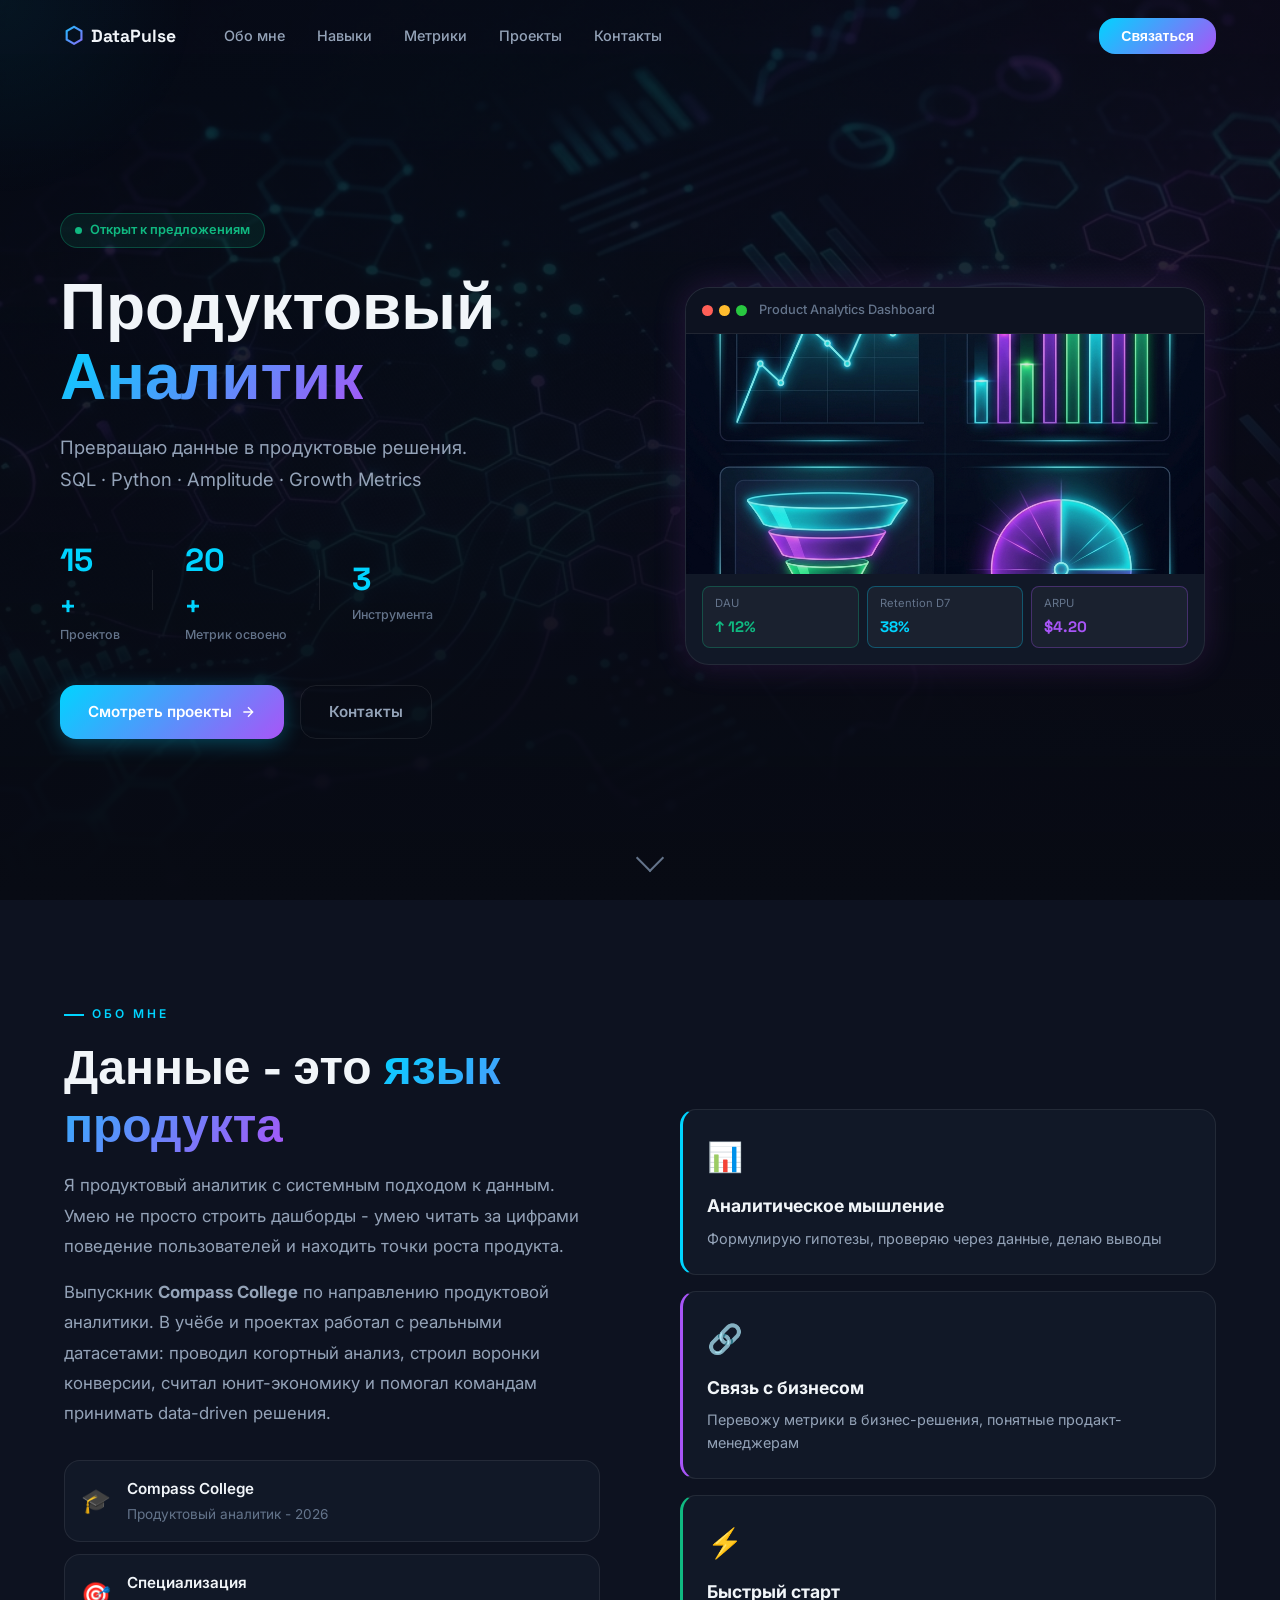
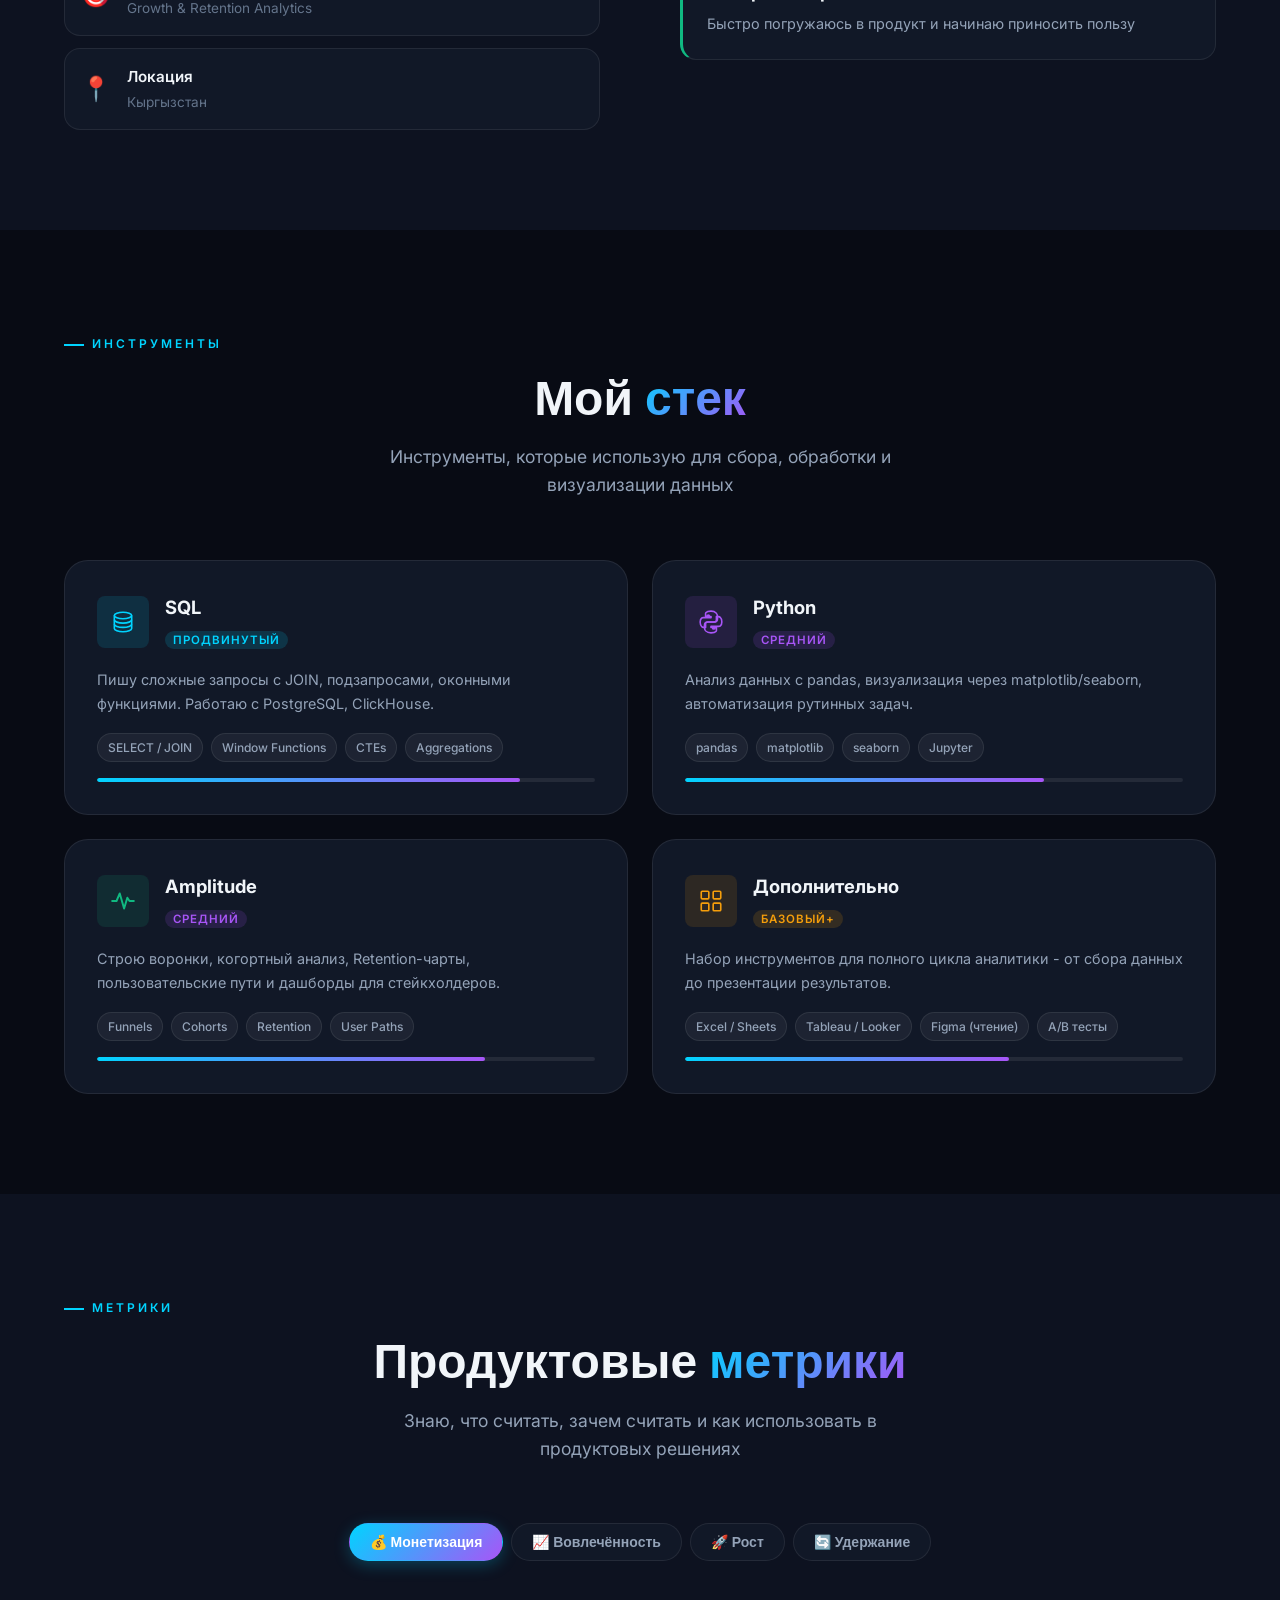
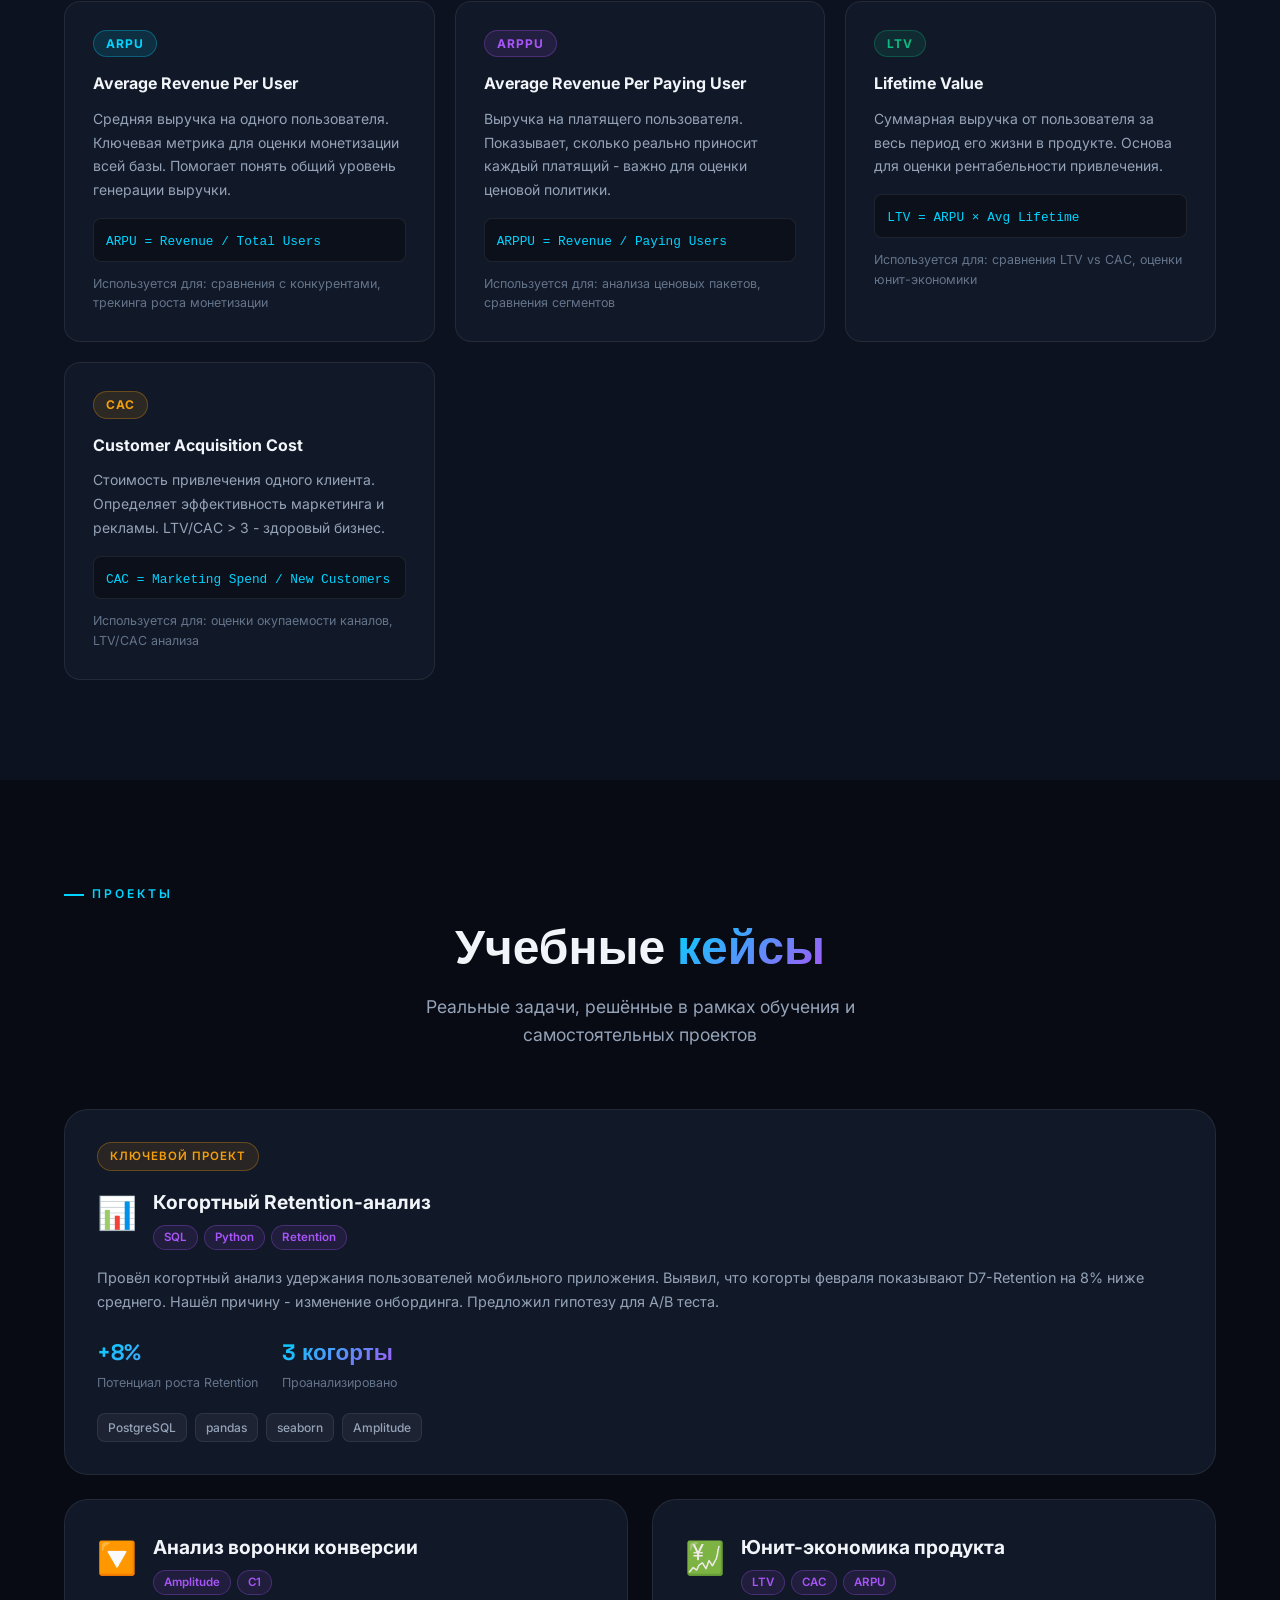
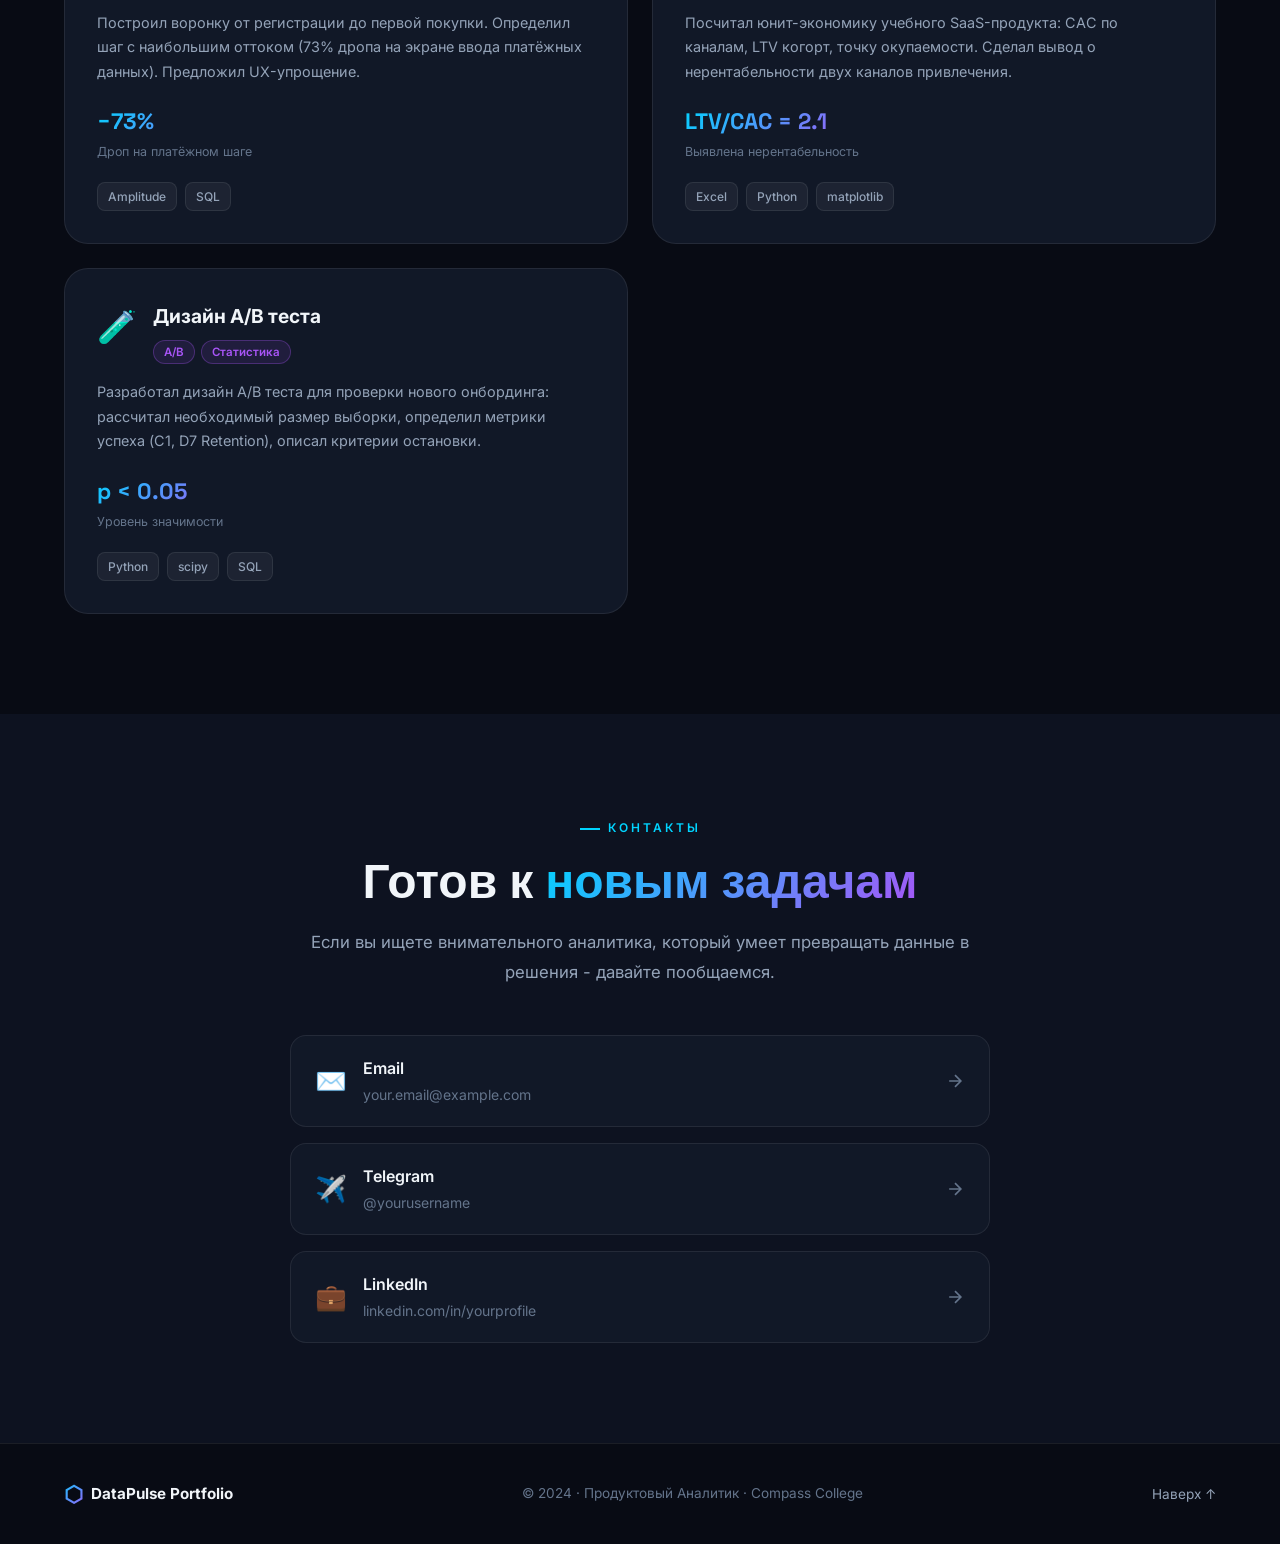
==== index.html @ 6bfbbb72 "Initial commit" ====
<!DOCTYPE html>
<html lang="ru">
<head>
  <meta charset="UTF-8" />
  <meta name="viewport" content="width=device-width, initial-scale=1.0" />
  <title>Портфолио - Продуктовый Аналитик</title>
  <meta name="description" content="Портфолио продуктового аналитика. Опыт работы с SQL, Python, Amplitude. Продуктовые метрики: ARPU, ARPPU, CAC, LTV, Retention, DAU/MAU. Выпускник Compass College." />
  <link rel="preconnect" href="https://fonts.googleapis.com" />
  <link rel="preconnect" href="https://fonts.gstatic.com" crossorigin />
  <link href="https://fonts.googleapis.com/css2?family=Inter:wght@300;400;500;600;700;800;900&family=Space+Grotesk:wght@400;500;600;700&display=swap" rel="stylesheet" />
  <link rel="stylesheet" href="style.css" />
</head>
<body>

  <!-- ── НАВИГАЦИЯ ── -->
  <nav class="navbar" id="navbar">
    <div class="nav-container">
      <a href="#hero" class="nav-logo">
        <span class="logo-icon">⬡</span>
        <span class="logo-text">DataPulse</span>
      </a>
      <ul class="nav-links" id="navLinks">
        <li><a href="#about" class="nav-link">Обо мне</a></li>
        <li><a href="#skills" class="nav-link">Навыки</a></li>
        <li><a href="#metrics" class="nav-link">Метрики</a></li>
        <li><a href="#projects" class="nav-link">Проекты</a></li>
        <li><a href="#contact" class="nav-link">Контакты</a></li>
      </ul>
      <button class="nav-cta" id="navCta" onclick="document.getElementById('contact').scrollIntoView({behavior:'smooth'})">
        Связаться
      </button>
      <button class="burger" id="burger" aria-label="Меню">
        <span></span><span></span><span></span>
      </button>
    </div>
  </nav>

  <!-- ── HERO ── -->
  <section class="hero" id="hero">
    <div class="hero-bg">
      <img src="hero_bg.png" alt="Analytics background" class="hero-bg-img" />
      <div class="hero-overlay"></div>
    </div>
    <div class="hero-particles" id="heroParticles"></div>
    <div class="hero-content">
      <div class="hero-badge">
        <span class="badge-dot"></span>
        <span>Открыт к предложениям</span>
      </div>
      <h1 class="hero-title">
        Продуктовый
        <span class="gradient-text">Аналитик</span>
      </h1>
      <p class="hero-subtitle">
        Превращаю данные в продуктовые решения.<br/>
        SQL · Python · Amplitude · Growth Metrics
      </p>
      <div class="hero-stats">
        <div class="stat-item">
          <span class="stat-num" data-target="15">0</span><span class="stat-suffix">+</span>
          <span class="stat-label">Проектов</span>
        </div>
        <div class="stat-divider"></div>
        <div class="stat-item">
          <span class="stat-num" data-target="20">0</span><span class="stat-suffix">+</span>
          <span class="stat-label">Метрик освоено</span>
        </div>
        <div class="stat-divider"></div>
        <div class="stat-item">
          <span class="stat-num" data-target="3">0</span><span class="stat-suffix"></span>
          <span class="stat-label">Инструмента</span>
        </div>
      </div>
      <div class="hero-buttons">
        <a href="#projects" class="btn btn-primary" id="heroProjectsBtn">
          <span>Смотреть проекты</span>
          <svg width="16" height="16" viewBox="0 0 24 24" fill="none" stroke="currentColor" stroke-width="2"><path d="M5 12h14M12 5l7 7-7 7"/></svg>
        </a>
        <a href="#contact" class="btn btn-ghost" id="heroContactBtn">
          <span>Контакты</span>
        </a>
      </div>
    </div>
    <div class="hero-visual">
      <div class="dashboard-mockup">
        <div class="mockup-header">
          <div class="mockup-dots">
            <span class="dot red"></span>
            <span class="dot yellow"></span>
            <span class="dot green"></span>
          </div>
          <span class="mockup-title">Product Analytics Dashboard</span>
        </div>
        <div class="mockup-body">
          <img src="analytics_dashboard.png" alt="Analytics Dashboard" class="dashboard-img" />
          <div class="mockup-metrics">
            <div class="mini-metric green">
              <span class="mm-label">DAU</span>
              <span class="mm-val">↑ 12%</span>
            </div>
            <div class="mini-metric cyan">
              <span class="mm-label">Retention D7</span>
              <span class="mm-val">38%</span>
            </div>
            <div class="mini-metric purple">
              <span class="mm-label">ARPU</span>
              <span class="mm-val">$4.20</span>
            </div>
          </div>
        </div>
      </div>
    </div>
    <a href="#about" class="scroll-down" aria-label="Прокрутить вниз">
      <span class="scroll-arrow"></span>
    </a>
  </section>

  <!-- ── ОБО МНЕ ── -->
  <section class="about section" id="about">
    <div class="container">
      <div class="section-label">Обо мне</div>
      <div class="about-grid">
        <div class="about-text reveal">
          <h2 class="section-title">Данные - это <span class="gradient-text">язык продукта</span></h2>
          <p class="about-desc">
            Я продуктовый аналитик с системным подходом к данным. Умею не просто строить дашборды - умею читать за цифрами поведение пользователей и находить точки роста продукта.
          </p>
          <p class="about-desc">
            Выпускник <strong>Compass College</strong> по направлению продуктовой аналитики. В учёбе и проектах работал с реальными датасетами: проводил когортный анализ, строил воронки конверсии, считал юнит-экономику и помогал командам принимать data-driven решения.
          </p>
          <div class="about-highlights">
            <div class="highlight-item" id="highlight-education">
              <div class="highlight-icon">🎓</div>
              <div class="highlight-info">
                <strong>Compass College</strong>
                <span>Продуктовый аналитик - 2026</span>
              </div>
            </div>
            <div class="highlight-item" id="highlight-focus">
              <div class="highlight-icon">🎯</div>
              <div class="highlight-info">
                <strong>Специализация</strong>
                <span>Growth & Retention Analytics</span>
              </div>
            </div>
            <div class="highlight-item" id="highlight-location">
              <div class="highlight-icon">📍</div>
              <div class="highlight-info">
                <strong>Локация</strong>
                <span>Кыргызстан</span>
              </div>
            </div>
          </div>
        </div>
        <div class="about-visual reveal">
          <div class="about-card-stack">
            <div class="about-card card-main">
              <div class="card-icon">📊</div>
              <h3>Аналитическое мышление</h3>
              <p>Формулирую гипотезы, проверяю через данные, делаю выводы</p>
            </div>
            <div class="about-card card-secondary">
              <div class="card-icon">🔗</div>
              <h3>Связь с бизнесом</h3>
              <p>Перевожу метрики в бизнес-решения, понятные продакт-менеджерам</p>
            </div>
            <div class="about-card card-tertiary">
              <div class="card-icon">⚡</div>
              <h3>Быстрый старт</h3>
              <p>Быстро погружаюсь в продукт и начинаю приносить пользу</p>
            </div>
          </div>
        </div>
      </div>
    </div>
  </section>

  <!-- ── НАВЫКИ ── -->
  <section class="skills section" id="skills">
    <div class="container">
      <div class="section-label">Инструменты</div>
      <h2 class="section-title text-center reveal">Мой <span class="gradient-text">стек</span></h2>
      <p class="section-subtitle text-center reveal">Инструменты, которые использую для сбора, обработки и визуализации данных</p>

      <div class="skills-grid">

        <div class="skill-card reveal" id="skill-sql">
          <div class="skill-header">
            <div class="skill-icon sql-icon">
              <svg viewBox="0 0 24 24" fill="none" xmlns="http://www.w3.org/2000/svg">
                <ellipse cx="12" cy="6" rx="8" ry="3" stroke="currentColor" stroke-width="1.5"/>
                <path d="M4 6v4c0 1.657 3.582 3 8 3s8-1.343 8-3V6" stroke="currentColor" stroke-width="1.5"/>
                <path d="M4 10v4c0 1.657 3.582 3 8 3s8-1.343 8-3v-4" stroke="currentColor" stroke-width="1.5"/>
                <path d="M4 14v4c0 1.657 3.582 3 8 3s8-1.343 8-3v-4" stroke="currentColor" stroke-width="1.5"/>
              </svg>
            </div>
            <div class="skill-meta">
              <h3>SQL</h3>
              <span class="skill-level advanced">Продвинутый</span>
            </div>
          </div>
          <p class="skill-desc">Пишу сложные запросы с JOIN, подзапросами, оконными функциями. Работаю с PostgreSQL, ClickHouse.</p>
          <div class="skill-tags">
            <span class="tag">SELECT / JOIN</span>
            <span class="tag">Window Functions</span>
            <span class="tag">CTEs</span>
            <span class="tag">Aggregations</span>
          </div>
          <div class="skill-bar-wrap">
            <div class="skill-bar" data-width="85"></div>
          </div>
        </div>

        <div class="skill-card reveal" id="skill-python">
          <div class="skill-header">
            <div class="skill-icon python-icon">
              <svg viewBox="0 0 24 24" fill="none" xmlns="http://www.w3.org/2000/svg">
                <path d="M12 2C6.48 2 7 4.5 7 4.5V7h5v1H5S2 7.5 2 12s3 5 3 5h2v-2.5S6.5 12 9 12h6c2 0 3-1 3-3V7c0-2-1.5-5-6-5zM9.5 5.5a1 1 0 110 2 1 1 0 010-2z" stroke="currentColor" stroke-width="1.5" stroke-linejoin="round"/>
                <path d="M12 22c5.52 0 5-2.5 5-2.5V17h-5v-1h7s3 .5 3-4-3-5-3-5h-2v2.5S17.5 12 15 12H9c-2 0-3 1-3 3v2c0 2 1.5 5 6 5zm2.5-3.5a1 1 0 110-2 1 1 0 010 2z" stroke="currentColor" stroke-width="1.5" stroke-linejoin="round"/>
              </svg>
            </div>
            <div class="skill-meta">
              <h3>Python</h3>
              <span class="skill-level intermediate">Средний</span>
            </div>
          </div>
          <p class="skill-desc">Анализ данных с pandas, визуализация через matplotlib/seaborn, автоматизация рутинных задач.</p>
          <div class="skill-tags">
            <span class="tag">pandas</span>
            <span class="tag">matplotlib</span>
            <span class="tag">seaborn</span>
            <span class="tag">Jupyter</span>
          </div>
          <div class="skill-bar-wrap">
            <div class="skill-bar" data-width="72"></div>
          </div>
        </div>

        <div class="skill-card reveal" id="skill-amplitude">
          <div class="skill-header">
            <div class="skill-icon amplitude-icon">
              <svg viewBox="0 0 24 24" fill="none" xmlns="http://www.w3.org/2000/svg">
                <path d="M2 12h4l3-7 4 14 3-10 2 3h4" stroke="currentColor" stroke-width="1.8" stroke-linecap="round" stroke-linejoin="round"/>
              </svg>
            </div>
            <div class="skill-meta">
              <h3>Amplitude</h3>
              <span class="skill-level intermediate">Средний</span>
            </div>
          </div>
          <p class="skill-desc">Строю воронки, когортный анализ, Retention-чарты, пользовательские пути и дашборды для стейкхолдеров.</p>
          <div class="skill-tags">
            <span class="tag">Funnels</span>
            <span class="tag">Cohorts</span>
            <span class="tag">Retention</span>
            <span class="tag">User Paths</span>
          </div>
          <div class="skill-bar-wrap">
            <div class="skill-bar" data-width="78"></div>
          </div>
        </div>

        <div class="skill-card reveal" id="skill-other">
          <div class="skill-header">
            <div class="skill-icon other-icon">
              <svg viewBox="0 0 24 24" fill="none" xmlns="http://www.w3.org/2000/svg">
                <rect x="3" y="3" width="7" height="7" rx="1" stroke="currentColor" stroke-width="1.5"/>
                <rect x="14" y="3" width="7" height="7" rx="1" stroke="currentColor" stroke-width="1.5"/>
                <rect x="3" y="14" width="7" height="7" rx="1" stroke="currentColor" stroke-width="1.5"/>
                <rect x="14" y="14" width="7" height="7" rx="1" stroke="currentColor" stroke-width="1.5"/>
              </svg>
            </div>
            <div class="skill-meta">
              <h3>Дополнительно</h3>
              <span class="skill-level base">Базовый+</span>
            </div>
          </div>
          <p class="skill-desc">Набор инструментов для полного цикла аналитики - от сбора данных до презентации результатов.</p>
          <div class="skill-tags">
            <span class="tag">Excel / Sheets</span>
            <span class="tag">Tableau / Looker</span>
            <span class="tag">Figma (чтение)</span>
            <span class="tag">A/B тесты</span>
          </div>
          <div class="skill-bar-wrap">
            <div class="skill-bar" data-width="65"></div>
          </div>
        </div>

      </div>
    </div>
  </section>

  <!-- ── МЕТРИКИ ── -->
  <section class="metrics section" id="metrics">
    <div class="container">
      <div class="section-label">Метрики</div>
      <h2 class="section-title text-center reveal">Продуктовые <span class="gradient-text">метрики</span></h2>
      <p class="section-subtitle text-center reveal">Знаю, что считать, зачем считать и как использовать в продуктовых решениях</p>

      <div class="metrics-tabs reveal" id="metricsTabs">
        <button class="metrics-tab active" data-tab="monetization" id="tab-monetization">💰 Монетизация</button>
        <button class="metrics-tab" data-tab="engagement" id="tab-engagement">📈 Вовлечённость</button>
        <button class="metrics-tab" data-tab="growth" id="tab-growth">🚀 Рост</button>
        <button class="metrics-tab" data-tab="retention" id="tab-retention">🔄 Удержание</button>
      </div>

      <div class="metrics-content">

        <div class="metrics-panel active" id="panel-monetization">
          <div class="metrics-cards-grid">
            <div class="metric-card" id="metric-arpu">
              <div class="metric-badge">ARPU</div>
              <h4>Average Revenue Per User</h4>
              <p>Средняя выручка на одного пользователя. Ключевая метрика для оценки монетизации всей базы. Помогает понять общий уровень генерации выручки.</p>
              <div class="metric-formula">
                <code>ARPU = Revenue / Total Users</code>
              </div>
              <div class="metric-use">Используется для: сравнения с конкурентами, трекинга роста монетизации</div>
            </div>
            <div class="metric-card" id="metric-arppu">
              <div class="metric-badge purple">ARPPU</div>
              <h4>Average Revenue Per Paying User</h4>
              <p>Выручка на платящего пользователя. Показывает, сколько реально приносит каждый платящий - важно для оценки ценовой политики.</p>
              <div class="metric-formula">
                <code>ARPPU = Revenue / Paying Users</code>
              </div>
              <div class="metric-use">Используется для: анализа ценовых пакетов, сравнения сегментов</div>
            </div>
            <div class="metric-card" id="metric-ltv">
              <div class="metric-badge green">LTV</div>
              <h4>Lifetime Value</h4>
              <p>Суммарная выручка от пользователя за весь период его жизни в продукте. Основа для оценки рентабельности привлечения.</p>
              <div class="metric-formula">
                <code>LTV = ARPU × Avg Lifetime</code>
              </div>
              <div class="metric-use">Используется для: сравнения LTV vs CAC, оценки юнит-экономики</div>
            </div>
            <div class="metric-card" id="metric-cac">
              <div class="metric-badge orange">CAC</div>
              <h4>Customer Acquisition Cost</h4>
              <p>Стоимость привлечения одного клиента. Определяет эффективность маркетинга и рекламы. LTV/CAC &gt; 3 - здоровый бизнес.</p>
              <div class="metric-formula">
                <code>CAC = Marketing Spend / New Customers</code>
              </div>
              <div class="metric-use">Используется для: оценки окупаемости каналов, LTV/CAC анализа</div>
            </div>
          </div>
        </div>

        <div class="metrics-panel" id="panel-engagement">
          <div class="metrics-cards-grid">
            <div class="metric-card" id="metric-dau">
              <div class="metric-badge">DAU</div>
              <h4>Daily Active Users</h4>
              <p>Количество уникальных пользователей, совершивших целевое действие за сутки. Показатель ежедневной активности продукта.</p>
              <div class="metric-formula">
                <code>DAU = Unique users / day</code>
              </div>
              <div class="metric-use">Используется для: мониторинга активности, оценки фичей</div>
            </div>
            <div class="metric-card" id="metric-mau">
              <div class="metric-badge purple">MAU</div>
              <h4>Monthly Active Users</h4>
              <p>Уникальные пользователи за месяц. Важен для оценки размера аудитории и долгосрочной вовлечённости.</p>
              <div class="metric-formula">
                <code>MAU = Unique users / month</code>
              </div>
              <div class="metric-use">Используется для: оценки масштаба, роста продукта</div>
            </div>
            <div class="metric-card" id="metric-stickiness">
              <div class="metric-badge green">DAU/MAU</div>
              <h4>Stickiness</h4>
              <p>Соотношение дневной и месячной аудитории. Показывает, насколько «прилипчив» продукт. 20%+ - хорошо, 50%+ - отлично.</p>
              <div class="metric-formula">
                <code>Stickiness = DAU / MAU × 100%</code>
              </div>
              <div class="metric-use">Используется для: оценки привычки использования продукта</div>
            </div>
          </div>
        </div>

        <div class="metrics-panel" id="panel-growth">
          <div class="metrics-cards-grid">
            <div class="metric-card" id="metric-c1">
              <div class="metric-badge">C1</div>
              <h4>Конверсия 1-го шага</h4>
              <p>Конверсия на первом шаге воронки (регистрация, установка, первое действие). Критически важна для оценки онбординга.</p>
              <div class="metric-formula">
                <code>C1 = Step1 Completions / Starts × 100%</code>
              </div>
              <div class="metric-use">Используется для: A/B тестов онбординга, UX-оптимизации</div>
            </div>
            <div class="metric-card" id="metric-conversion">
              <div class="metric-badge purple">Воронка</div>
              <h4>Funnel Conversion</h4>
              <p>Процент пользователей, проходящих каждый шаг воронки. Позволяет найти «дыры» и точки наибольшего оттока.</p>
              <div class="metric-formula">
                <code>Conv = Users at step N / Step 1 × 100%</code>
              </div>
              <div class="metric-use">Используется для: поиска узких мест в UX, оптимизации флоу</div>
            </div>
            <div class="metric-card" id="metric-churn">
              <div class="metric-badge orange">Churn Rate</div>
              <h4>Отток пользователей</h4>
              <p>Доля пользователей, которые перестали использовать продукт за период. Обратная сторона Retention.</p>
              <div class="metric-formula">
                <code>Churn = Lost Users / Start Users × 100%</code>
              </div>
              <div class="metric-use">Используется для: оценки удержания, анализа причин оттока</div>
            </div>
          </div>
        </div>

        <div class="metrics-panel" id="panel-retention">
          <div class="metrics-cards-grid">
            <div class="metric-card" id="metric-retention">
              <div class="metric-badge">Retention</div>
              <h4>Удержание пользователей</h4>
              <p>Процент пользователей, вернувшихся в продукт через N дней (D1, D7, D30). Ключевая метрика качества продукта.</p>
              <div class="metric-formula">
                <code>Retention D7 = Returned D7 / Cohort × 100%</code>
              </div>
              <div class="metric-use">Используется для: когортного анализа, оценки онбординга</div>
            </div>
            <div class="metric-card" id="metric-cohort">
              <div class="metric-badge green">Когорты</div>
              <h4>Cohort Analysis</h4>
              <p>Сравнение групп пользователей, привлечённых в разное время. Позволяет понять, как изменения в продукте влияют на поведение.</p>
              <div class="metric-formula">
                <code>Cohort = Group of users by acquisition date</code>
              </div>
              <div class="metric-use">Используется для: оценки фичей, сезонности, A/B тестов</div>
            </div>
            <div class="metric-card" id="metric-nps">
              <div class="metric-badge purple">NPS</div>
              <h4>Net Promoter Score</h4>
              <p>Индекс лояльности пользователей. Показывает, насколько они готовы рекомендовать продукт. Хорошо коррелирует с Retention.</p>
              <div class="metric-formula">
                <code>NPS = % Promoters − % Detractors</code>
              </div>
              <div class="metric-use">Используется для: оценки удовлетворённости, прогнозирования оттока</div>
            </div>
          </div>
        </div>

      </div>
    </div>
  </section>

  <!-- ── ПРОЕКТЫ ── -->
  <section class="projects section" id="projects">
    <div class="container">
      <div class="section-label">Проекты</div>
      <h2 class="section-title text-center reveal">Учебные <span class="gradient-text">кейсы</span></h2>
      <p class="section-subtitle text-center reveal">Реальные задачи, решённые в рамках обучения и самостоятельных проектов</p>

      <div class="projects-grid">

        <div class="project-card featured reveal" id="project-retention">
          <div class="project-tag">Ключевой проект</div>
          <div class="project-header">
            <div class="project-icon">📊</div>
            <div class="project-meta">
              <h3>Когортный Retention-анализ</h3>
              <div class="project-chips">
                <span class="chip">SQL</span>
                <span class="chip">Python</span>
                <span class="chip">Retention</span>
              </div>
            </div>
          </div>
          <p class="project-desc">
            Провёл когортный анализ удержания пользователей мобильного приложения. Выявил, что когорты февраля показывают D7-Retention на 8% ниже среднего. Нашёл причину - изменение онбординга. Предложил гипотезу для A/B теста.
          </p>
          <div class="project-results">
            <div class="result-item">
              <span class="result-num">+8%</span>
              <span class="result-label">Потенциал роста Retention</span>
            </div>
            <div class="result-item">
              <span class="result-num">3 когорты</span>
              <span class="result-label">Проанализировано</span>
            </div>
          </div>
          <div class="project-tools">
            <span class="tool-tag">PostgreSQL</span>
            <span class="tool-tag">pandas</span>
            <span class="tool-tag">seaborn</span>
            <span class="tool-tag">Amplitude</span>
          </div>
        </div>

        <div class="project-card reveal" id="project-funnel">
          <div class="project-header">
            <div class="project-icon">🔽</div>
            <div class="project-meta">
              <h3>Анализ воронки конверсии</h3>
              <div class="project-chips">
                <span class="chip">Amplitude</span>
                <span class="chip">C1</span>
              </div>
            </div>
          </div>
          <p class="project-desc">
            Построил воронку от регистрации до первой покупки. Определил шаг с наибольшим оттоком (73% дропа на экране ввода платёжных данных). Предложил UX-упрощение.
          </p>
          <div class="project-results">
            <div class="result-item">
              <span class="result-num">−73%</span>
              <span class="result-label">Дроп на платёжном шаге</span>
            </div>
          </div>
          <div class="project-tools">
            <span class="tool-tag">Amplitude</span>
            <span class="tool-tag">SQL</span>
          </div>
        </div>

        <div class="project-card reveal" id="project-unitecon">
          <div class="project-header">
            <div class="project-icon">💹</div>
            <div class="project-meta">
              <h3>Юнит-экономика продукта</h3>
              <div class="project-chips">
                <span class="chip">LTV</span>
                <span class="chip">CAC</span>
                <span class="chip">ARPU</span>
              </div>
            </div>
          </div>
          <p class="project-desc">
            Посчитал юнит-экономику учебного SaaS-продукта: CAC по каналам, LTV когорт, точку окупаемости. Сделал вывод о нерентабельности двух каналов привлечения.
          </p>
          <div class="project-results">
            <div class="result-item">
              <span class="result-num">LTV/CAC = 2.1</span>
              <span class="result-label">Выявлена нерентабельность</span>
            </div>
          </div>
          <div class="project-tools">
            <span class="tool-tag">Excel</span>
            <span class="tool-tag">Python</span>
            <span class="tool-tag">matplotlib</span>
          </div>
        </div>

        <div class="project-card reveal" id="project-ab">
          <div class="project-header">
            <div class="project-icon">🧪</div>
            <div class="project-meta">
              <h3>Дизайн A/B теста</h3>
              <div class="project-chips">
                <span class="chip">A/B</span>
                <span class="chip">Статистика</span>
              </div>
            </div>
          </div>
          <p class="project-desc">
            Разработал дизайн A/B теста для проверки нового онбординга: рассчитал необходимый размер выборки, определил метрики успеха (C1, D7 Retention), описал критерии остановки.
          </p>
          <div class="project-results">
            <div class="result-item">
              <span class="result-num">p &lt; 0.05</span>
              <span class="result-label">Уровень значимости</span>
            </div>
          </div>
          <div class="project-tools">
            <span class="tool-tag">Python</span>
            <span class="tool-tag">scipy</span>
            <span class="tool-tag">SQL</span>
          </div>
        </div>

      </div>
    </div>
  </section>

  <!-- ── КОНТАКТЫ ── -->
  <section class="contact section" id="contact">
    <div class="container">
      <div class="contact-inner reveal">
        <div class="section-label">Контакты</div>
        <h2 class="section-title">Готов к <span class="gradient-text">новым задачам</span></h2>
        <p class="contact-desc">Если вы ищете внимательного аналитика, который умеет превращать данные в решения - давайте пообщаемся.</p>
        <div class="contact-links">
          <a href="mailto:your.email@example.com" class="contact-card" id="contact-email">
            <div class="contact-icon">✉️</div>
            <div class="contact-info">
              <strong>Email</strong>
              <span>your.email@example.com</span>
            </div>
            <svg class="contact-arrow" width="20" height="20" viewBox="0 0 24 24" fill="none" stroke="currentColor" stroke-width="2"><path d="M5 12h14M12 5l7 7-7 7"/></svg>
          </a>
          <a href="https://t.me/yourusername" class="contact-card" id="contact-telegram">
            <div class="contact-icon">✈️</div>
            <div class="contact-info">
              <strong>Telegram</strong>
              <span>@yourusername</span>
            </div>
            <svg class="contact-arrow" width="20" height="20" viewBox="0 0 24 24" fill="none" stroke="currentColor" stroke-width="2"><path d="M5 12h14M12 5l7 7-7 7"/></svg>
          </a>
          <a href="https://linkedin.com/in/yourprofile" class="contact-card" id="contact-linkedin">
            <div class="contact-icon">💼</div>
            <div class="contact-info">
              <strong>LinkedIn</strong>
              <span>linkedin.com/in/yourprofile</span>
            </div>
            <svg class="contact-arrow" width="20" height="20" viewBox="0 0 24 24" fill="none" stroke="currentColor" stroke-width="2"><path d="M5 12h14M12 5l7 7-7 7"/></svg>
          </a>
        </div>
      </div>
    </div>
  </section>

  <!-- ── FOOTER ── -->
  <footer class="footer">
    <div class="container">
      <div class="footer-inner">
        <div class="footer-logo">
          <span class="logo-icon">⬡</span>
          <span class="logo-text">DataPulse Portfolio</span>
        </div>
        <p class="footer-copy">© 2024 · Продуктовый Аналитик · Compass College</p>
        <div class="footer-links">
          <a href="#hero" class="footer-link">Наверх ↑</a>
        </div>
      </div>
    </div>
  </footer>

  <script src="main.js"></script>
</body>
</html>
---- style.css ----
/* ════════════════════════════════════════════
   DESIGN TOKENS
════════════════════════════════════════════ */
:root {
  --bg-primary: #080b14;
  --bg-secondary: #0d1220;
  --bg-card: #111827;
  --bg-card-hover: #162032;
  --bg-glass: rgba(17, 24, 39, 0.7);

  --accent-cyan: #00d4ff;
  --accent-purple: #a855f7;
  --accent-green: #10b981;
  --accent-orange: #f59e0b;
  --accent-pink: #ec4899;

  --text-primary: #f1f5f9;
  --text-secondary: #94a3b8;
  --text-muted: #64748b;

  --border: rgba(255, 255, 255, 0.08);
  --border-hover: rgba(0, 212, 255, 0.3);

  --gradient-main: linear-gradient(135deg, #00d4ff 0%, #a855f7 100%);
  --gradient-glow: linear-gradient(135deg, rgba(0,212,255,0.15) 0%, rgba(168,85,247,0.15) 100%);

  --radius-sm: 8px;
  --radius-md: 16px;
  --radius-lg: 24px;
  --radius-xl: 32px;

  --shadow-card: 0 4px 24px rgba(0, 0, 0, 0.4);
  --shadow-glow-cyan: 0 0 32px rgba(0, 212, 255, 0.2);
  --shadow-glow-purple: 0 0 32px rgba(168, 85, 247, 0.2);

  --nav-height: 72px;
  --transition: 0.3s cubic-bezier(0.4, 0, 0.2, 1);
}

/* ════════════════════════════════════════════
   RESET & BASE
════════════════════════════════════════════ */
*, *::before, *::after { box-sizing: border-box; margin: 0; padding: 0; }
html { scroll-behavior: smooth; }
body {
  font-family: 'Inter', sans-serif;
  background: var(--bg-primary);
  color: var(--text-primary);
  overflow-x: hidden;
  line-height: 1.6;
}
a { text-decoration: none; color: inherit; }
img { max-width: 100%; display: block; }

/* ════════════════════════════════════════════
   SCROLLBAR
════════════════════════════════════════════ */
::-webkit-scrollbar { width: 6px; }
::-webkit-scrollbar-track { background: var(--bg-primary); }
::-webkit-scrollbar-thumb { background: var(--accent-purple); border-radius: 3px; }

/* ════════════════════════════════════════════
   UTILITIES
════════════════════════════════════════════ */
.container {
  max-width: 1200px;
  margin: 0 auto;
  padding: 0 24px;
}
.gradient-text {
  background: var(--gradient-main);
  -webkit-background-clip: text;
  -webkit-text-fill-color: transparent;
  background-clip: text;
}
.text-center { text-align: center; }
.section { padding: 100px 0; }
.section-label {
  display: inline-block;
  font-size: 12px;
  font-weight: 600;
  letter-spacing: 3px;
  text-transform: uppercase;
  color: var(--accent-cyan);
  margin-bottom: 16px;
  position: relative;
}
.section-label::before {
  content: '';
  display: inline-block;
  width: 20px;
  height: 2px;
  background: var(--accent-cyan);
  margin-right: 8px;
  vertical-align: middle;
}
.section-title {
  font-family: 'Space Grotesk', sans-serif;
  font-size: clamp(2rem, 4vw, 3rem);
  font-weight: 700;
  line-height: 1.2;
  margin-bottom: 16px;
}
.section-subtitle {
  font-size: 1.1rem;
  color: var(--text-secondary);
  max-width: 560px;
  margin: 0 auto 60px;
}

/* ════════════════════════════════════════════
   REVEAL ANIMATION
════════════════════════════════════════════ */
.reveal {
  opacity: 0;
  transform: translateY(32px);
  transition: opacity 0.7s ease, transform 0.7s ease;
}
.reveal.visible {
  opacity: 1;
  transform: translateY(0);
}

/* ════════════════════════════════════════════
   BUTTONS
════════════════════════════════════════════ */
.btn {
  display: inline-flex;
  align-items: center;
  gap: 8px;
  padding: 14px 28px;
  border-radius: var(--radius-md);
  font-weight: 600;
  font-size: 0.95rem;
  transition: all var(--transition);
  cursor: pointer;
  border: none;
}
.btn-primary {
  background: var(--gradient-main);
  color: #fff;
  box-shadow: 0 4px 20px rgba(0, 212, 255, 0.3);
}
.btn-primary:hover {
  transform: translateY(-2px);
  box-shadow: 0 8px 30px rgba(0, 212, 255, 0.5);
}
.btn-ghost {
  background: transparent;
  color: var(--text-secondary);
  border: 1px solid var(--border);
}
.btn-ghost:hover {
  border-color: var(--accent-cyan);
  color: var(--accent-cyan);
  background: rgba(0, 212, 255, 0.05);
  transform: translateY(-2px);
}

/* ════════════════════════════════════════════
   NAVBAR
════════════════════════════════════════════ */
.navbar {
  position: fixed;
  top: 0;
  left: 0;
  right: 0;
  z-index: 1000;
  height: var(--nav-height);
  transition: background var(--transition), backdrop-filter var(--transition), box-shadow var(--transition);
}
.navbar.scrolled {
  background: rgba(8, 11, 20, 0.9);
  backdrop-filter: blur(20px);
  box-shadow: 0 1px 0 var(--border);
}
.nav-container {
  max-width: 1200px;
  margin: 0 auto;
  padding: 0 24px;
  height: 100%;
  display: flex;
  align-items: center;
  gap: 48px;
}
.nav-logo {
  display: flex;
  align-items: center;
  gap: 8px;
  font-family: 'Space Grotesk', sans-serif;
  font-weight: 700;
  font-size: 1.1rem;
  flex-shrink: 0;
}
.logo-icon {
  font-size: 1.4rem;
  background: var(--gradient-main);
  -webkit-background-clip: text;
  -webkit-text-fill-color: transparent;
  background-clip: text;
}
.nav-links {
  display: flex;
  list-style: none;
  gap: 32px;
  flex: 1;
}
.nav-link {
  font-size: 0.9rem;
  color: var(--text-secondary);
  font-weight: 500;
  transition: color var(--transition);
  position: relative;
}
.nav-link::after {
  content: '';
  position: absolute;
  bottom: -4px;
  left: 0;
  width: 0;
  height: 2px;
  background: var(--gradient-main);
  transition: width var(--transition);
}
.nav-link:hover, .nav-link.active {
  color: var(--text-primary);
}
.nav-link:hover::after, .nav-link.active::after {
  width: 100%;
}
.nav-cta {
  background: var(--gradient-main);
  color: #fff;
  border: none;
  padding: 10px 22px;
  border-radius: var(--radius-md);
  font-weight: 600;
  font-size: 0.875rem;
  cursor: pointer;
  transition: all var(--transition);
  flex-shrink: 0;
}
.nav-cta:hover {
  box-shadow: var(--shadow-glow-cyan);
  transform: translateY(-1px);
}
.burger {
  display: none;
  flex-direction: column;
  gap: 5px;
  background: none;
  border: none;
  cursor: pointer;
  padding: 4px;
  margin-left: auto;
}
.burger span {
  display: block;
  width: 24px;
  height: 2px;
  background: var(--text-primary);
  border-radius: 2px;
  transition: all var(--transition);
}

/* ════════════════════════════════════════════
   HERO
════════════════════════════════════════════ */
.hero {
  min-height: 100vh;
  display: grid;
  grid-template-columns: 1fr 1fr;
  align-items: center;
  gap: 60px;
  padding: calc(var(--nav-height) + 60px) 60px 80px;
  position: relative;
  overflow: hidden;
  max-width: 1400px;
  margin: 0 auto;
}
.hero-bg {
  position: fixed;
  inset: 0;
  z-index: -1;
  pointer-events: none;
}
.hero-bg-img {
  width: 100%;
  height: 100%;
  object-fit: cover;
  opacity: 0.25;
}
.hero-overlay {
  position: absolute;
  inset: 0;
  background: linear-gradient(
    to bottom,
    rgba(8,11,20,0.3) 0%,
    rgba(8,11,20,0.6) 50%,
    rgba(8,11,20,1) 100%
  );
}
.hero-particles {
  position: fixed;
  inset: 0;
  z-index: -1;
  pointer-events: none;
}
.particle {
  position: absolute;
  width: 3px;
  height: 3px;
  background: var(--accent-cyan);
  border-radius: 50%;
  opacity: 0;
  animation: floatParticle var(--dur, 8s) var(--delay, 0s) infinite linear;
}
@keyframes floatParticle {
  0%   { transform: translateY(0) translateX(0); opacity: 0; }
  10%  { opacity: 0.6; }
  90%  { opacity: 0.3; }
  100% { transform: translateY(-100vh) translateX(var(--drift, 40px)); opacity: 0; }
}
.hero-badge {
  display: inline-flex;
  align-items: center;
  gap: 8px;
  background: rgba(16, 185, 129, 0.1);
  border: 1px solid rgba(16, 185, 129, 0.3);
  color: var(--accent-green);
  padding: 6px 14px;
  border-radius: 100px;
  font-size: 0.8rem;
  font-weight: 600;
  margin-bottom: 24px;
  animation: fadeDown 0.8s ease both;
}
@keyframes fadeDown { from { opacity: 0; transform: translateY(-12px); } to { opacity: 1; transform: translateY(0); } }
.badge-dot {
  width: 7px;
  height: 7px;
  background: var(--accent-green);
  border-radius: 50%;
  animation: pulse-dot 2s infinite;
}
@keyframes pulse-dot {
  0%, 100% { box-shadow: 0 0 0 0 rgba(16,185,129,0.4); }
  50% { box-shadow: 0 0 0 6px rgba(16,185,129,0); }
}
.hero-title {
  font-family: 'Space Grotesk', sans-serif;
  font-size: clamp(2.8rem, 5vw, 4.5rem);
  font-weight: 800;
  line-height: 1.1;
  margin-bottom: 20px;
  animation: fadeUp 0.9s 0.1s ease both;
}
@keyframes fadeUp { from { opacity: 0; transform: translateY(24px); } to { opacity: 1; transform: translateY(0); } }
.hero-subtitle {
  font-size: 1.15rem;
  color: var(--text-secondary);
  margin-bottom: 40px;
  line-height: 1.7;
  animation: fadeUp 0.9s 0.2s ease both;
}
.hero-stats {
  display: flex;
  align-items: center;
  gap: 32px;
  margin-bottom: 40px;
  animation: fadeUp 0.9s 0.3s ease both;
}
.stat-item {
  display: flex;
  flex-direction: column;
  align-items: flex-start;
}
.stat-num {
  font-family: 'Space Grotesk', sans-serif;
  font-size: 2rem;
  font-weight: 700;
  color: var(--accent-cyan);
}
.stat-suffix { font-size: 1.5rem; font-weight: 700; color: var(--accent-cyan); }
.stat-label { font-size: 0.78rem; color: var(--text-muted); font-weight: 500; }
.stat-divider {
  width: 1px;
  height: 40px;
  background: var(--border);
}
.hero-buttons {
  display: flex;
  gap: 16px;
  flex-wrap: wrap;
  animation: fadeUp 0.9s 0.4s ease both;
}

/* Hero Visual / Dashboard Mockup */
.hero-visual {
  display: flex;
  justify-content: center;
  animation: fadeUp 1s 0.5s ease both;
}
.dashboard-mockup {
  background: var(--bg-card);
  border: 1px solid var(--border);
  border-radius: var(--radius-lg);
  overflow: hidden;
  box-shadow: var(--shadow-glow-purple), var(--shadow-card);
  width: 100%;
  max-width: 520px;
  transition: transform var(--transition);
}
.dashboard-mockup:hover { transform: translateY(-6px) rotate(-1deg); }
.mockup-header {
  background: var(--bg-secondary);
  padding: 12px 16px;
  display: flex;
  align-items: center;
  gap: 12px;
  border-bottom: 1px solid var(--border);
}
.mockup-dots { display: flex; gap: 6px; }
.dot {
  width: 11px;
  height: 11px;
  border-radius: 50%;
}
.dot.red   { background: #ff5f57; }
.dot.yellow{ background: #febc2e; }
.dot.green { background: #28c840; }
.mockup-title { font-size: 0.8rem; color: var(--text-muted); font-weight: 500; }
.mockup-body { padding: 0; position: relative; }
.dashboard-img {
  width: 100%;
  height: 240px;
  object-fit: cover;
  opacity: 0.9;
}
.mockup-metrics {
  display: flex;
  gap: 8px;
  padding: 12px 16px 16px;
  flex-wrap: wrap;
}
.mini-metric {
  flex: 1;
  min-width: 80px;
  background: rgba(255,255,255,0.04);
  border-radius: var(--radius-sm);
  padding: 8px 12px;
  display: flex;
  flex-direction: column;
  gap: 2px;
  border: 1px solid var(--border);
}
.mini-metric.green { border-color: rgba(16,185,129,0.3); }
.mini-metric.cyan  { border-color: rgba(0,212,255,0.3); }
.mini-metric.purple{ border-color: rgba(168,85,247,0.3); }
.mm-label { font-size: 0.7rem; color: var(--text-muted); }
.mm-val {
  font-family: 'Space Grotesk', sans-serif;
  font-size: 0.95rem;
  font-weight: 700;
  color: var(--text-primary);
}
.mini-metric.green .mm-val { color: var(--accent-green); }
.mini-metric.cyan .mm-val  { color: var(--accent-cyan); }
.mini-metric.purple .mm-val{ color: var(--accent-purple); }

/* Scroll down */
.scroll-down {
  position: absolute;
  bottom: 32px;
  left: 50%;
  transform: translateX(-50%);
  display: flex;
  flex-direction: column;
  align-items: center;
  gap: 4px;
  animation: fadeDown 1s 1s ease both;
}
.scroll-arrow {
  display: block;
  width: 20px;
  height: 20px;
  border-right: 2px solid var(--text-muted);
  border-bottom: 2px solid var(--text-muted);
  transform: rotate(45deg);
  animation: scrollBounce 1.5s infinite;
}
@keyframes scrollBounce {
  0%, 100% { transform: rotate(45deg) translateY(0); opacity: 0.5; }
  50% { transform: rotate(45deg) translateY(5px); opacity: 1; }
}

/* ════════════════════════════════════════════
   ABOUT
════════════════════════════════════════════ */
.about { background: var(--bg-secondary); }
.about-grid {
  display: grid;
  grid-template-columns: 1fr 1fr;
  gap: 80px;
  align-items: center;
}
.about-desc {
  color: var(--text-secondary);
  margin-bottom: 16px;
  line-height: 1.8;
  font-size: 1.05rem;
}
.about-highlights {
  display: flex;
  flex-direction: column;
  gap: 12px;
  margin-top: 32px;
}
.highlight-item {
  display: flex;
  align-items: center;
  gap: 16px;
  background: var(--bg-card);
  border: 1px solid var(--border);
  border-radius: var(--radius-md);
  padding: 16px;
  transition: border-color var(--transition), box-shadow var(--transition);
}
.highlight-item:hover {
  border-color: var(--border-hover);
  box-shadow: var(--shadow-glow-cyan);
}
.highlight-icon { font-size: 1.5rem; }
.highlight-info { display: flex; flex-direction: column; gap: 2px; }
.highlight-info strong { font-weight: 600; font-size: 0.95rem; }
.highlight-info span { color: var(--text-muted); font-size: 0.85rem; }

/* About card stack */
.about-card-stack {
  position: relative;
  display: flex;
  flex-direction: column;
  gap: 16px;
}
.about-card {
  background: var(--bg-card);
  border: 1px solid var(--border);
  border-radius: var(--radius-md);
  padding: 24px;
  transition: all var(--transition);
}
.about-card:hover {
  border-color: var(--border-hover);
  box-shadow: var(--shadow-glow-cyan);
  transform: translateX(6px);
}
.about-card .card-icon { font-size: 1.8rem; margin-bottom: 12px; }
.about-card h3 { font-size: 1.1rem; font-weight: 700; margin-bottom: 6px; }
.about-card p { font-size: 0.9rem; color: var(--text-secondary); }
.card-main  { border-left: 3px solid var(--accent-cyan); }
.card-secondary { border-left: 3px solid var(--accent-purple); }
.card-tertiary  { border-left: 3px solid var(--accent-green); }

/* ════════════════════════════════════════════
   SKILLS
════════════════════════════════════════════ */
.skills { background: var(--bg-primary); }
.skills-grid {
  display: grid;
  grid-template-columns: repeat(2, 1fr);
  gap: 24px;
}
.skill-card {
  background: var(--bg-card);
  border: 1px solid var(--border);
  border-radius: var(--radius-lg);
  padding: 32px;
  transition: all var(--transition);
  position: relative;
  overflow: hidden;
}
.skill-card::before {
  content: '';
  position: absolute;
  inset: 0;
  background: var(--gradient-glow);
  opacity: 0;
  transition: opacity var(--transition);
}
.skill-card:hover {
  border-color: var(--border-hover);
  transform: translateY(-4px);
  box-shadow: var(--shadow-glow-cyan);
}
.skill-card:hover::before { opacity: 1; }
.skill-header { display: flex; align-items: center; gap: 16px; margin-bottom: 16px; }
.skill-icon {
  width: 52px;
  height: 52px;
  border-radius: var(--radius-sm);
  display: flex;
  align-items: center;
  justify-content: center;
  flex-shrink: 0;
}
.skill-icon svg { width: 26px; height: 26px; }
.sql-icon    { background: rgba(0,212,255,0.12); color: var(--accent-cyan); }
.python-icon { background: rgba(168,85,247,0.12); color: var(--accent-purple); }
.amplitude-icon { background: rgba(16,185,129,0.12); color: var(--accent-green); }
.other-icon  { background: rgba(245,158,11,0.12); color: var(--accent-orange); }
.skill-meta h3 { font-size: 1.15rem; font-weight: 700; margin-bottom: 4px; }
.skill-level {
  font-size: 0.72rem;
  font-weight: 600;
  letter-spacing: 1px;
  text-transform: uppercase;
  padding: 2px 8px;
  border-radius: 100px;
}
.skill-level.advanced    { background: rgba(0,212,255,0.15); color: var(--accent-cyan); }
.skill-level.intermediate{ background: rgba(168,85,247,0.15); color: var(--accent-purple); }
.skill-level.base        { background: rgba(245,158,11,0.15); color: var(--accent-orange); }
.skill-desc { font-size: 0.9rem; color: var(--text-secondary); margin-bottom: 16px; line-height: 1.7; }
.skill-tags { display: flex; flex-wrap: wrap; gap: 8px; margin-bottom: 16px; }
.tag {
  background: rgba(255,255,255,0.05);
  border: 1px solid var(--border);
  color: var(--text-secondary);
  font-size: 0.75rem;
  padding: 4px 10px;
  border-radius: 100px;
  font-weight: 500;
}
.skill-bar-wrap {
  height: 4px;
  background: rgba(255,255,255,0.08);
  border-radius: 2px;
  overflow: hidden;
}
.skill-bar {
  height: 100%;
  background: var(--gradient-main);
  border-radius: 2px;
  width: 0%;
  transition: width 1.2s cubic-bezier(0.4,0,0.2,1);
}

/* ════════════════════════════════════════════
   METRICS
════════════════════════════════════════════ */
.metrics { background: var(--bg-secondary); }
.metrics-tabs {
  display: flex;
  gap: 8px;
  flex-wrap: wrap;
  justify-content: center;
  margin-bottom: 40px;
}
.metrics-tab {
  background: var(--bg-card);
  border: 1px solid var(--border);
  color: var(--text-secondary);
  padding: 10px 20px;
  border-radius: 100px;
  font-size: 0.875rem;
  font-weight: 600;
  cursor: pointer;
  transition: all var(--transition);
}
.metrics-tab:hover, .metrics-tab.active {
  background: var(--gradient-main);
  border-color: transparent;
  color: #fff;
  box-shadow: 0 4px 16px rgba(0,212,255,0.25);
}
.metrics-panel { display: none; }
.metrics-panel.active { display: block; }
.metrics-cards-grid {
  display: grid;
  grid-template-columns: repeat(auto-fill, minmax(280px, 1fr));
  gap: 20px;
  animation: fadeUp 0.5s ease both;
}
.metric-card {
  background: var(--bg-card);
  border: 1px solid var(--border);
  border-radius: var(--radius-md);
  padding: 28px;
  transition: all var(--transition);
}
.metric-card:hover {
  border-color: var(--border-hover);
  transform: translateY(-4px);
  box-shadow: var(--shadow-glow-cyan);
}
.metric-badge {
  display: inline-block;
  background: rgba(0,212,255,0.12);
  color: var(--accent-cyan);
  border: 1px solid rgba(0,212,255,0.3);
  padding: 3px 12px;
  border-radius: 100px;
  font-size: 0.75rem;
  font-weight: 700;
  letter-spacing: 1px;
  margin-bottom: 14px;
}
.metric-badge.purple { background: rgba(168,85,247,0.12); color: var(--accent-purple); border-color: rgba(168,85,247,0.3); }
.metric-badge.green  { background: rgba(16,185,129,0.12); color: var(--accent-green); border-color: rgba(16,185,129,0.3); }
.metric-badge.orange { background: rgba(245,158,11,0.12); color: var(--accent-orange); border-color: rgba(245,158,11,0.3); }
.metric-card h4 { font-size: 1rem; font-weight: 700; margin-bottom: 10px; }
.metric-card p { font-size: 0.875rem; color: var(--text-secondary); line-height: 1.7; margin-bottom: 16px; }
.metric-formula {
  background: rgba(0,0,0,0.3);
  border: 1px solid var(--border);
  border-radius: var(--radius-sm);
  padding: 8px 12px;
  margin-bottom: 12px;
}
.metric-formula code {
  font-family: 'Space Mono', 'Courier New', monospace;
  font-size: 0.8rem;
  color: var(--accent-cyan);
}
.metric-use { font-size: 0.78rem; color: var(--text-muted); }

/* ════════════════════════════════════════════
   PROJECTS
════════════════════════════════════════════ */
.projects { background: var(--bg-primary); }
.projects-grid {
  display: grid;
  grid-template-columns: 1fr 1fr;
  gap: 24px;
}
.project-card {
  background: var(--bg-card);
  border: 1px solid var(--border);
  border-radius: var(--radius-lg);
  padding: 32px;
  transition: all var(--transition);
  position: relative;
  overflow: hidden;
}
.project-card::after {
  content: '';
  position: absolute;
  top: 0;
  left: 0;
  right: 0;
  height: 2px;
  background: var(--gradient-main);
  transform: scaleX(0);
  transform-origin: left;
  transition: transform var(--transition);
}
.project-card:hover {
  border-color: var(--border-hover);
  transform: translateY(-4px);
  box-shadow: var(--shadow-glow-purple);
}
.project-card:hover::after { transform: scaleX(1); }
.project-card.featured { grid-column: span 2; }
.project-tag {
  display: inline-block;
  font-size: 0.72rem;
  font-weight: 600;
  letter-spacing: 1px;
  text-transform: uppercase;
  color: var(--accent-orange);
  background: rgba(245,158,11,0.1);
  border: 1px solid rgba(245,158,11,0.3);
  padding: 4px 12px;
  border-radius: 100px;
  margin-bottom: 16px;
}
.project-header {
  display: flex;
  align-items: flex-start;
  gap: 16px;
  margin-bottom: 16px;
}
.project-icon { font-size: 2rem; flex-shrink: 0; }
.project-meta h3 { font-size: 1.2rem; font-weight: 700; margin-bottom: 8px; }
.project-chips { display: flex; flex-wrap: wrap; gap: 6px; }
.chip {
  background: rgba(168,85,247,0.1);
  border: 1px solid rgba(168,85,247,0.3);
  color: var(--accent-purple);
  font-size: 0.72rem;
  font-weight: 600;
  padding: 2px 10px;
  border-radius: 100px;
}
.project-desc { color: var(--text-secondary); font-size: 0.9rem; line-height: 1.7; margin-bottom: 20px; }
.project-results {
  display: flex;
  gap: 24px;
  margin-bottom: 20px;
  flex-wrap: wrap;
}
.result-item { display: flex; flex-direction: column; gap: 2px; }
.result-num {
  font-family: 'Space Grotesk', sans-serif;
  font-size: 1.4rem;
  font-weight: 700;
  background: var(--gradient-main);
  -webkit-background-clip: text;
  -webkit-text-fill-color: transparent;
  background-clip: text;
}
.result-label { font-size: 0.78rem; color: var(--text-muted); }
.project-tools { display: flex; flex-wrap: wrap; gap: 8px; }
.tool-tag {
  background: rgba(255,255,255,0.05);
  border: 1px solid var(--border);
  color: var(--text-secondary);
  font-size: 0.75rem;
  padding: 4px 10px;
  border-radius: var(--radius-sm);
  font-weight: 500;
}

/* ════════════════════════════════════════════
   CONTACT
════════════════════════════════════════════ */
.contact { background: var(--bg-secondary); }
.contact-inner {
  text-align: center;
  max-width: 700px;
  margin: 0 auto;
}
.contact-desc {
  font-size: 1.05rem;
  color: var(--text-secondary);
  margin-bottom: 48px;
  line-height: 1.8;
}
.contact-links {
  display: flex;
  flex-direction: column;
  gap: 16px;
}
.contact-card {
  display: flex;
  align-items: center;
  gap: 16px;
  background: var(--bg-card);
  border: 1px solid var(--border);
  border-radius: var(--radius-md);
  padding: 20px 24px;
  transition: all var(--transition);
  text-align: left;
}
.contact-card:hover {
  border-color: var(--border-hover);
  background: var(--bg-card-hover);
  box-shadow: var(--shadow-glow-cyan);
  transform: translateX(6px);
}
.contact-icon { font-size: 1.6rem; flex-shrink: 0; }
.contact-info { flex: 1; display: flex; flex-direction: column; gap: 2px; }
.contact-info strong { font-weight: 600; }
.contact-info span { color: var(--text-muted); font-size: 0.875rem; }
.contact-arrow { color: var(--text-muted); transition: transform var(--transition), color var(--transition); }
.contact-card:hover .contact-arrow { transform: translateX(4px); color: var(--accent-cyan); }

/* ════════════════════════════════════════════
   FOOTER
════════════════════════════════════════════ */
.footer {
  background: var(--bg-primary);
  border-top: 1px solid var(--border);
  padding: 32px 0;
}
.footer-inner {
  display: flex;
  align-items: center;
  justify-content: space-between;
  flex-wrap: wrap;
  gap: 16px;
}
.footer-logo { display: flex; align-items: center; gap: 8px; font-weight: 700; font-size: 0.95rem; }
.footer-copy { font-size: 0.85rem; color: var(--text-muted); }
.footer-link { font-size: 0.85rem; color: var(--text-secondary); transition: color var(--transition); }
.footer-link:hover { color: var(--accent-cyan); }

/* ════════════════════════════════════════════
   RESPONSIVE
════════════════════════════════════════════ */
@media (max-width: 900px) {
  .hero {
    grid-template-columns: 1fr;
    padding: calc(var(--nav-height) + 40px) 24px 60px;
    text-align: center;
    gap: 40px;
  }
  .hero-badge, .hero-stats, .hero-buttons { justify-content: center; }
  .hero-stats { flex-direction: row; }
  .hero-visual { order: -1; }
  .about-grid { grid-template-columns: 1fr; gap: 40px; }
  .skills-grid { grid-template-columns: 1fr; }
  .projects-grid { grid-template-columns: 1fr; }
  .project-card.featured { grid-column: span 1; }
  .nav-links, .nav-cta { display: none; }
  .burger { display: flex; }
  .nav-links.open {
    display: flex;
    flex-direction: column;
    position: absolute;
    top: var(--nav-height);
    left: 0;
    right: 0;
    background: rgba(8,11,20,0.97);
    backdrop-filter: blur(20px);
    padding: 24px;
    gap: 20px;
    border-bottom: 1px solid var(--border);
  }
}

@media (max-width: 640px) {
  .section { padding: 60px 0; }
  .hero-stats { gap: 16px; }
  .stat-num { font-size: 1.5rem; }
  .metrics-tab { padding: 8px 14px; font-size: 0.8rem; }
}
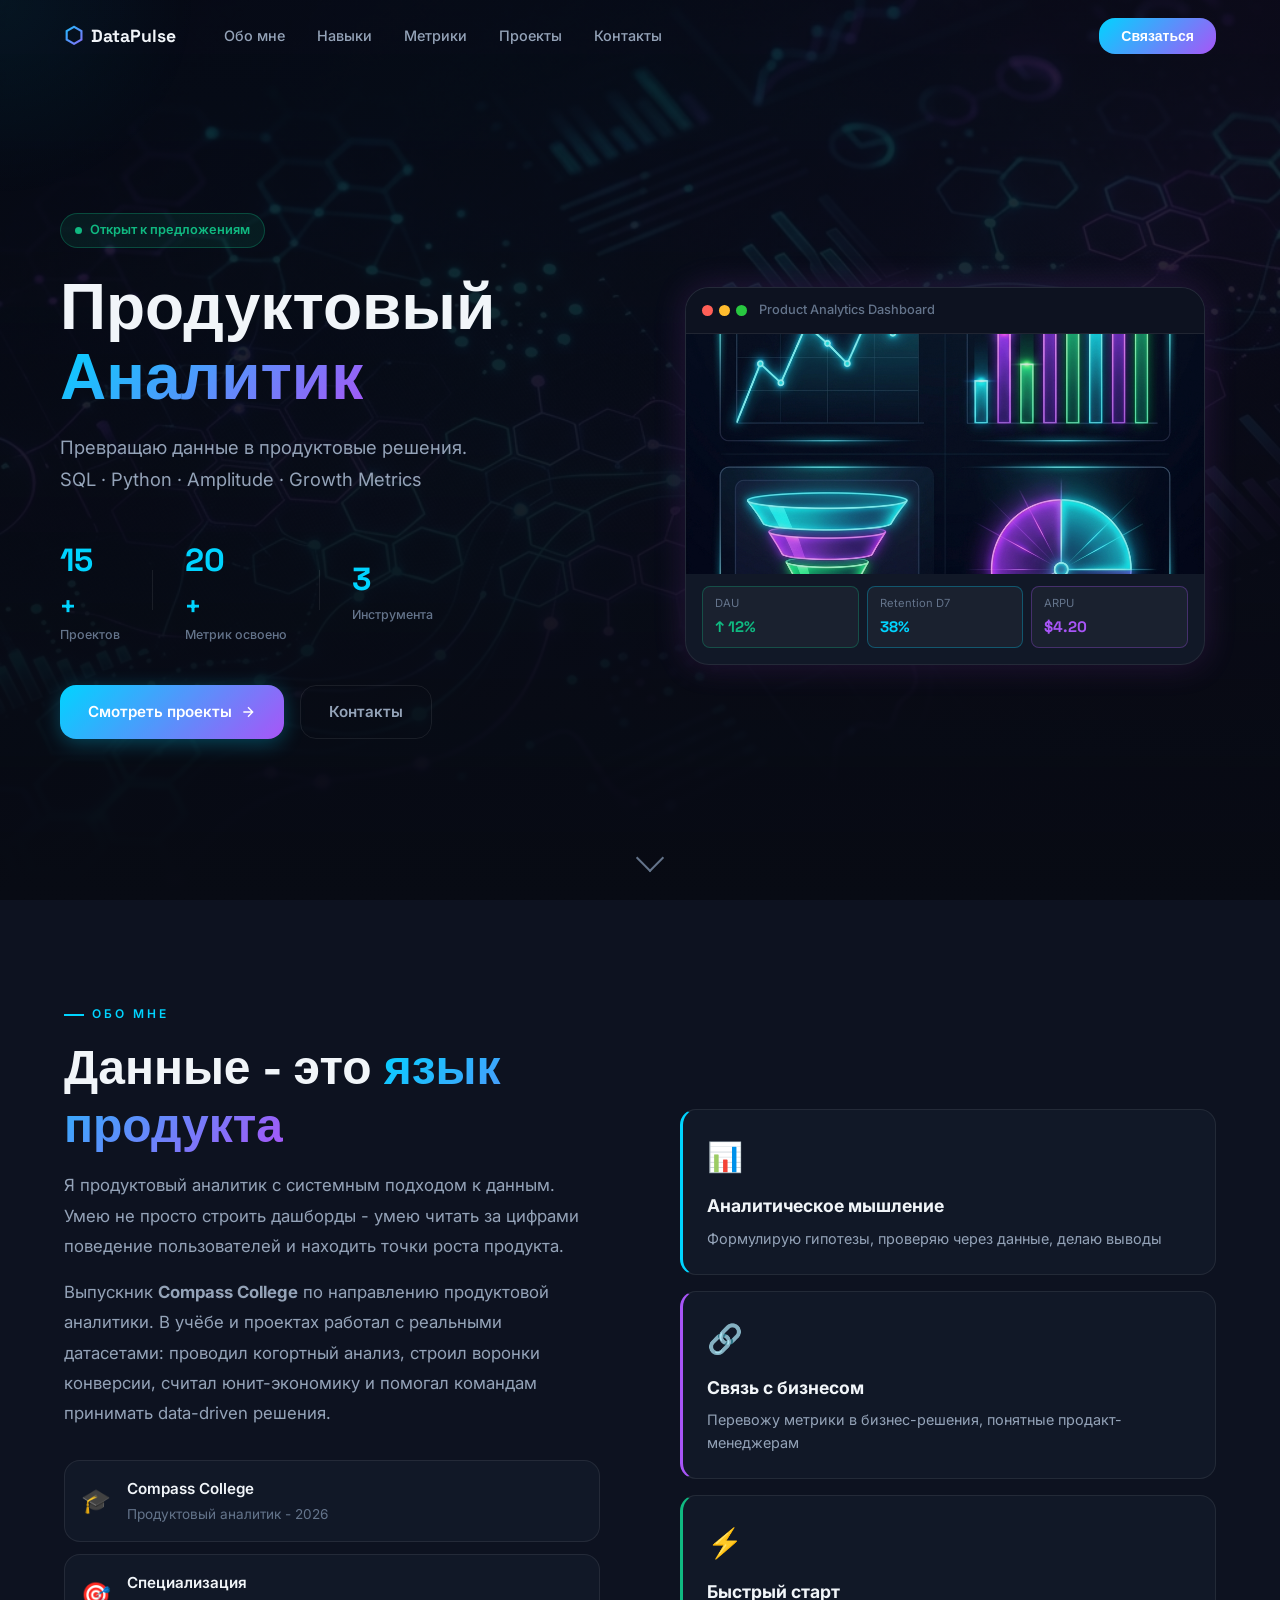
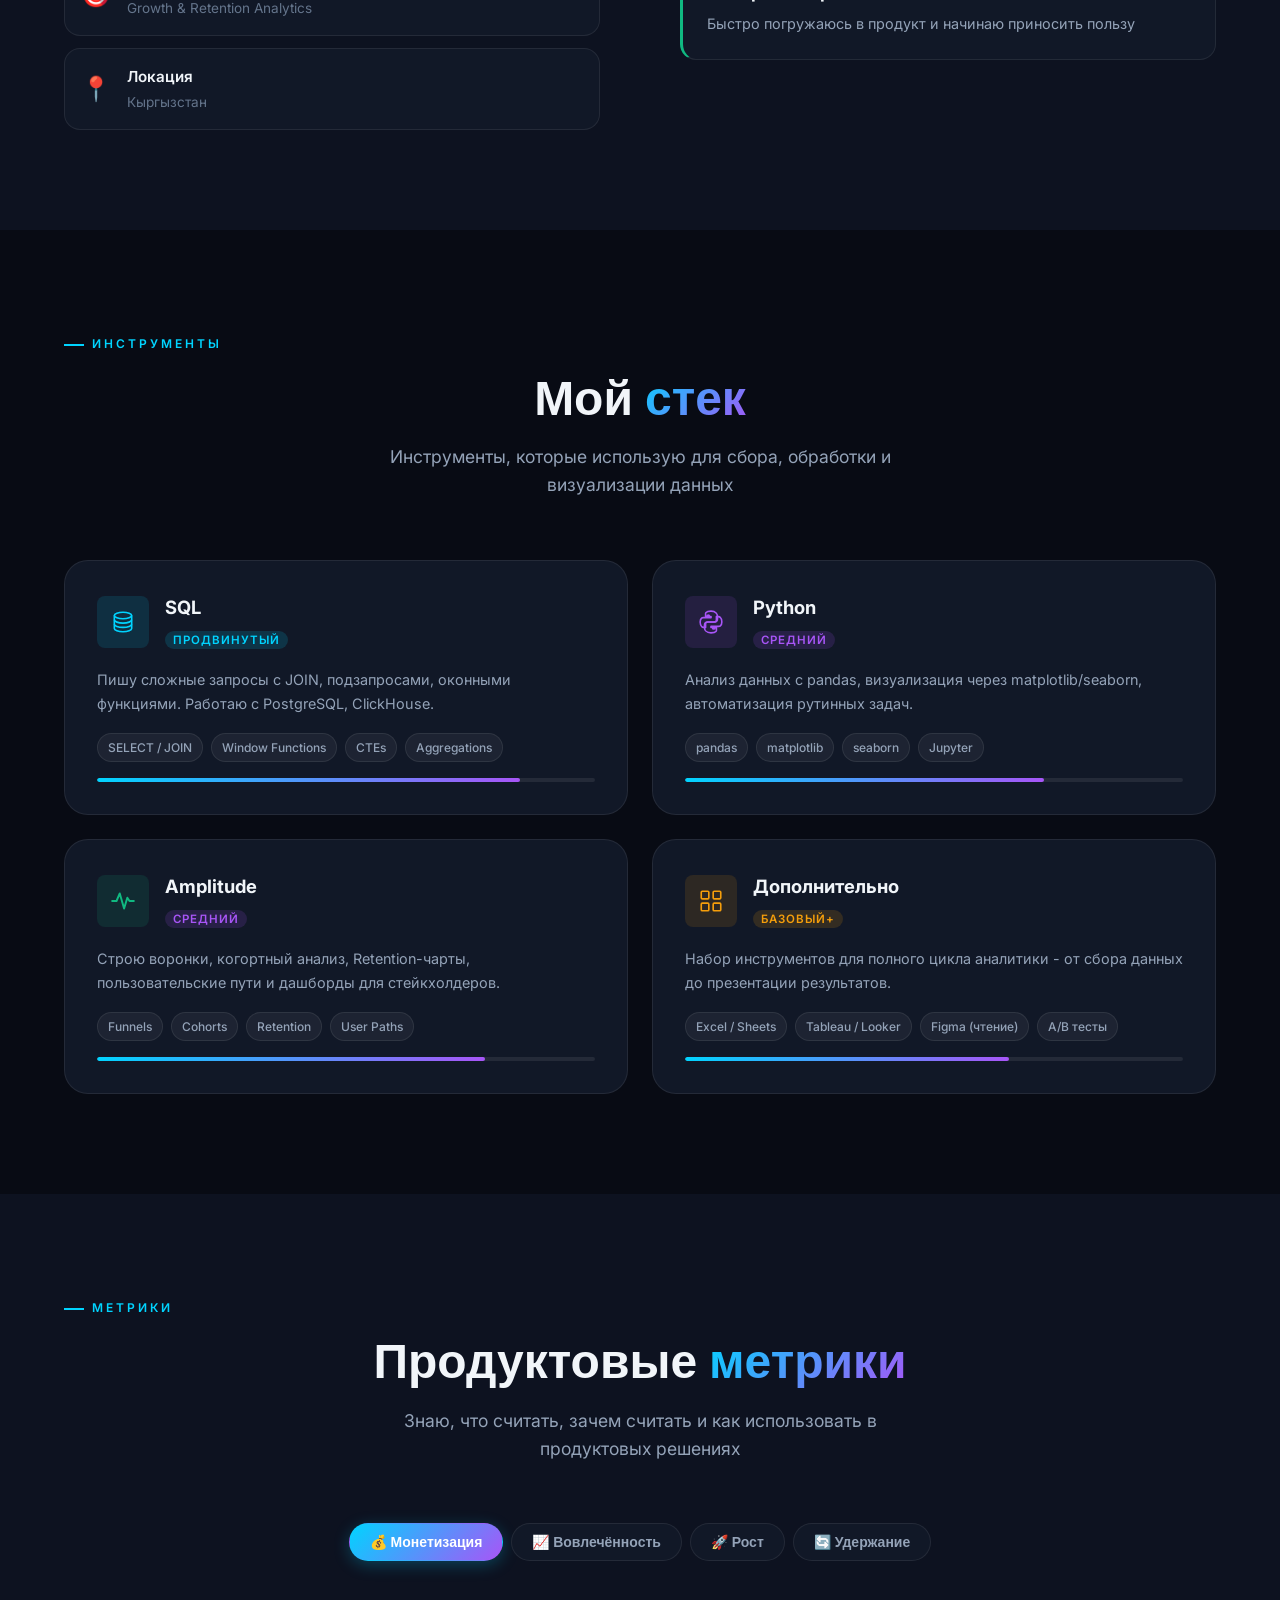
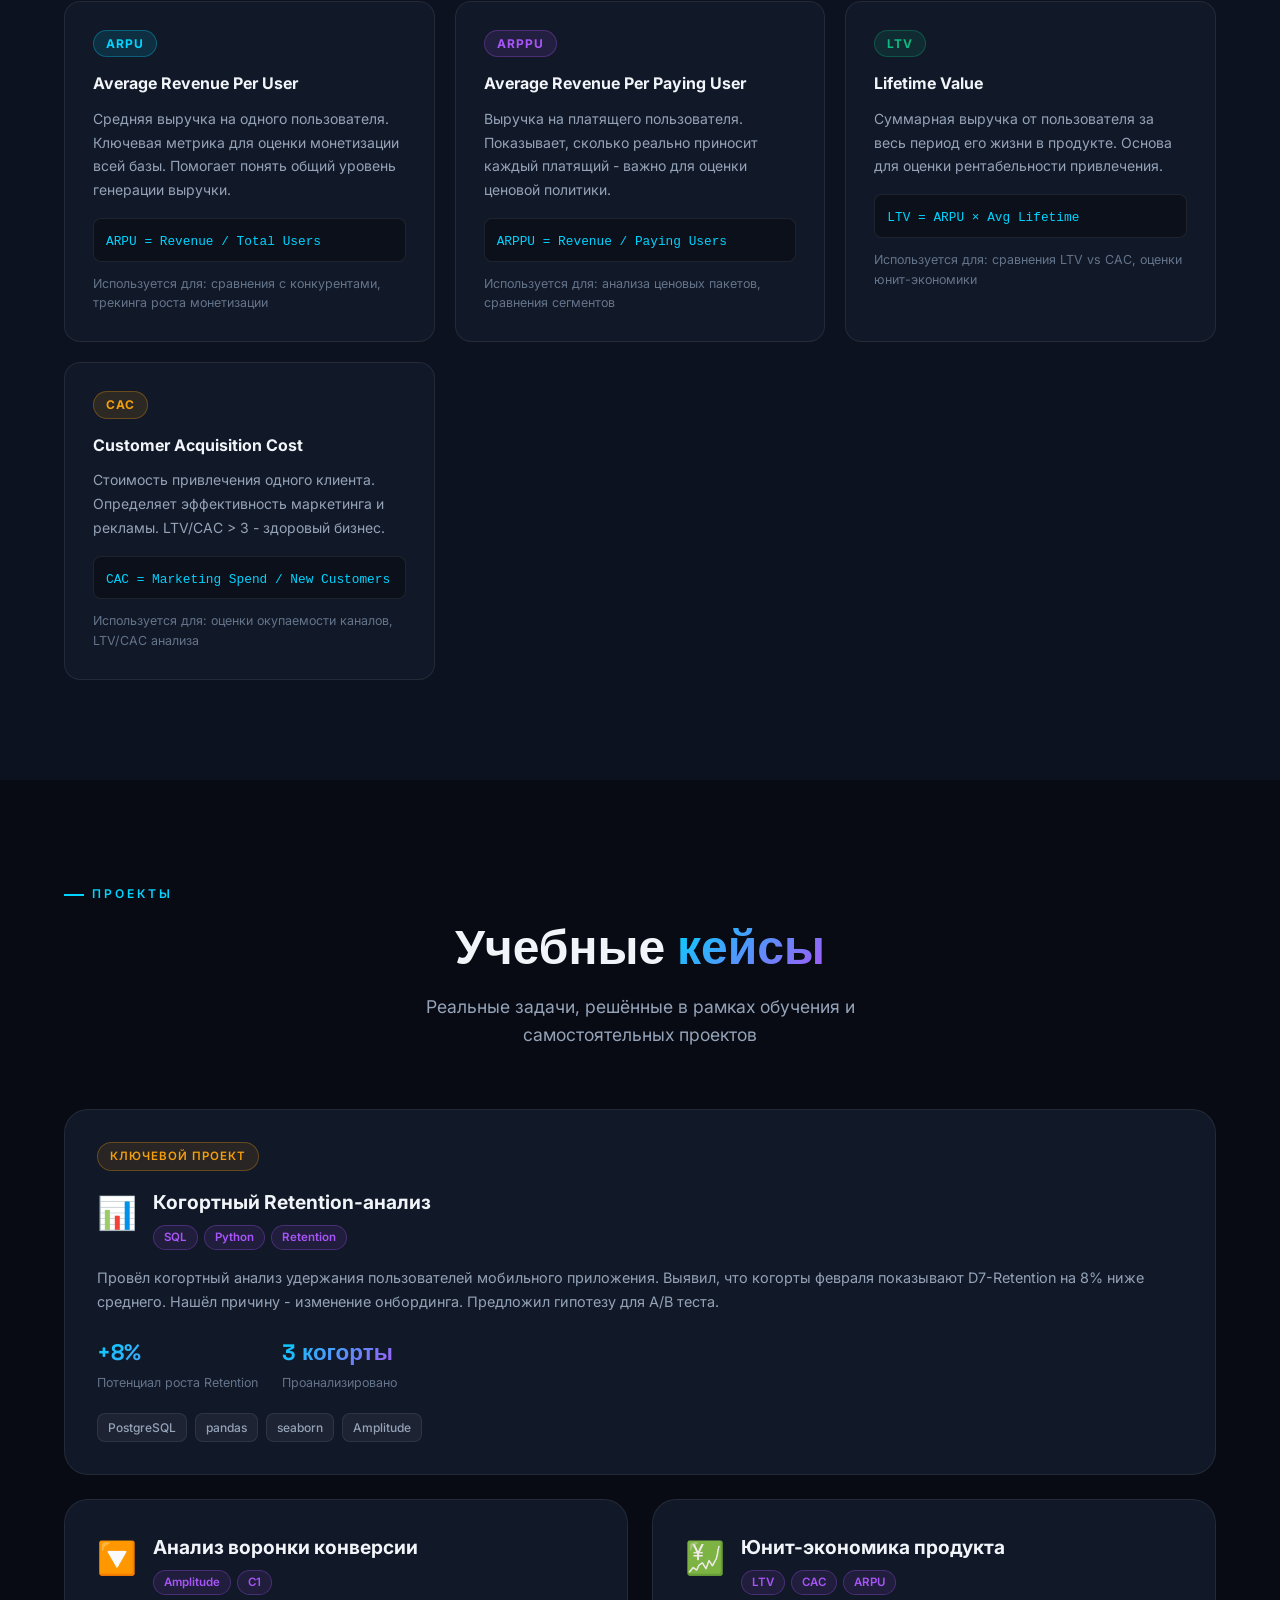
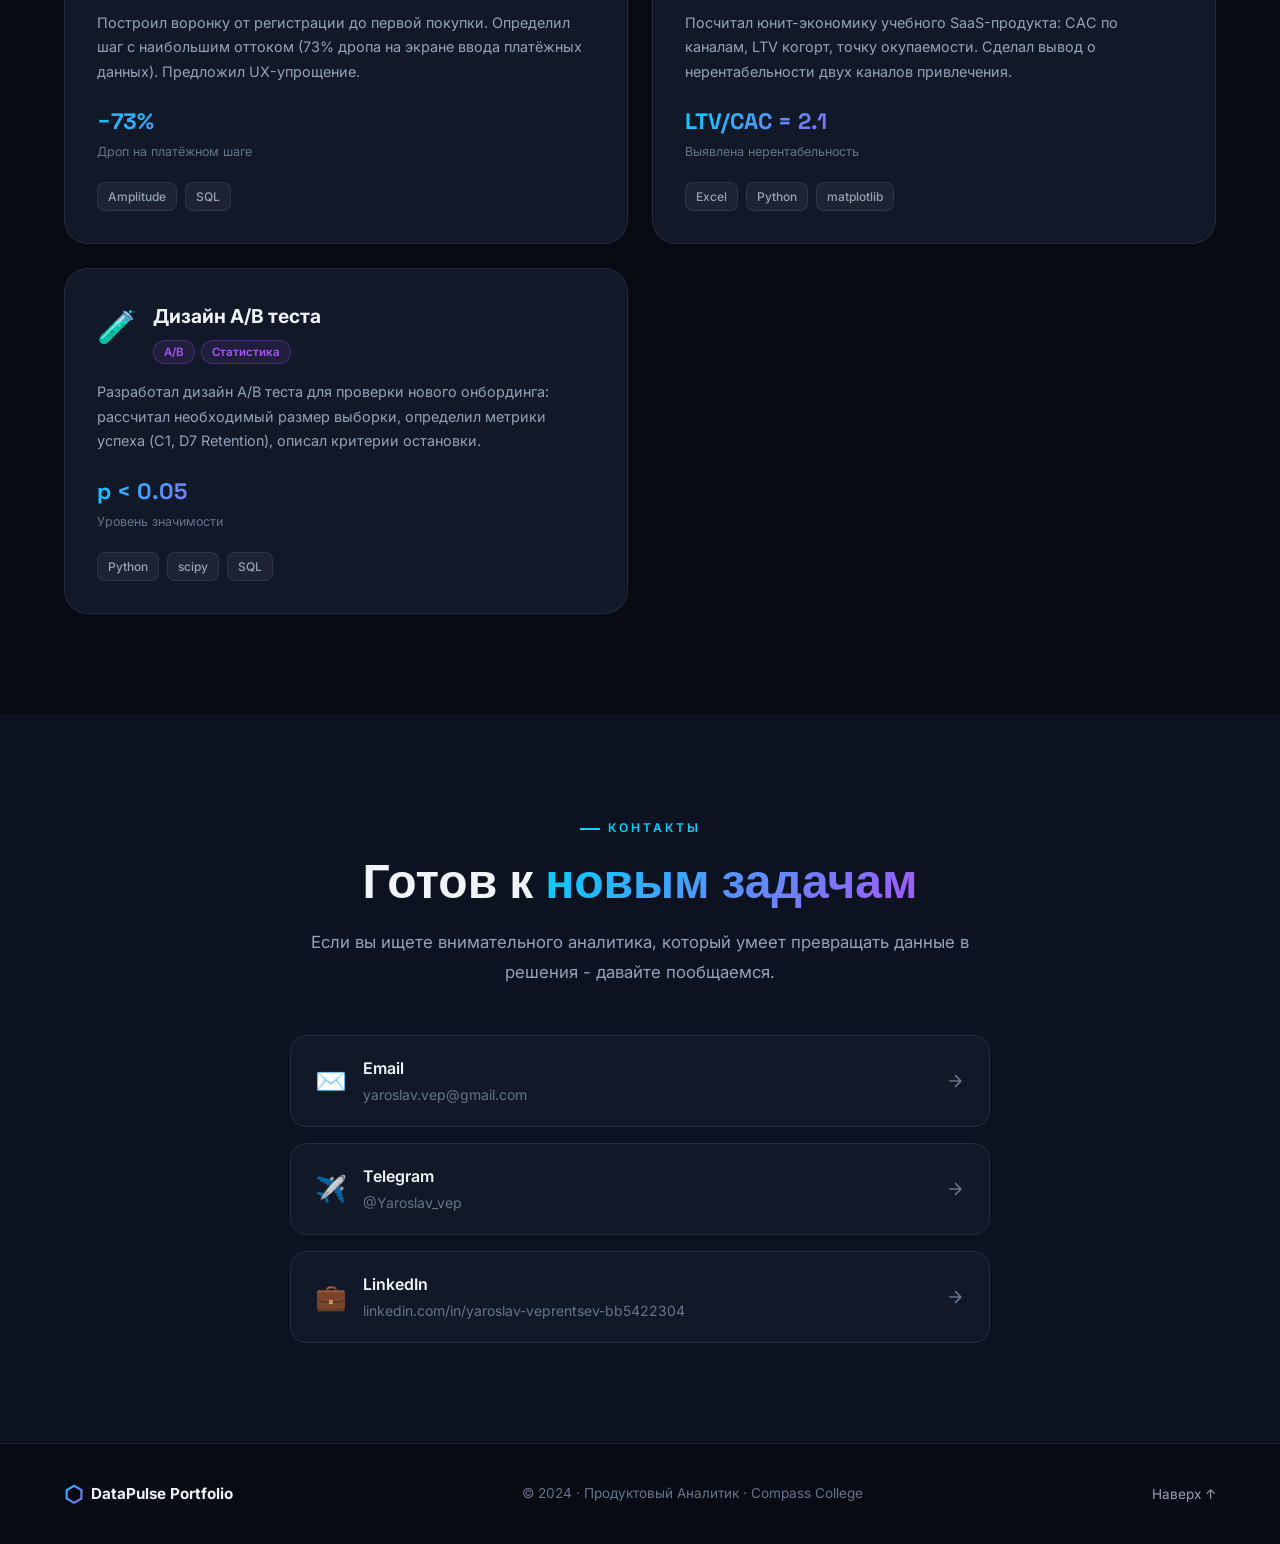
==== commit b773f98c: "Update contact info and remove motivation block; add contact links in index.html" ====
--- a/index.html
+++ b/index.html
@@ -584,27 +584,27 @@
         <h2 class="section-title">Готов к <span class="gradient-text">новым задачам</span></h2>
         <p class="contact-desc">Если вы ищете внимательного аналитика, который умеет превращать данные в решения - давайте пообщаемся.</p>
         <div class="contact-links">
-          <a href="mailto:your.email@example.com" class="contact-card" id="contact-email">
+          <a href="mailto:yaroslav.vep@gmail.com" class="contact-card" id="contact-email">
             <div class="contact-icon">✉️</div>
             <div class="contact-info">
               <strong>Email</strong>
-              <span>your.email@example.com</span>
+              <span>yaroslav.vep@gmail.com</span>
             </div>
             <svg class="contact-arrow" width="20" height="20" viewBox="0 0 24 24" fill="none" stroke="currentColor" stroke-width="2"><path d="M5 12h14M12 5l7 7-7 7"/></svg>
           </a>
-          <a href="https://t.me/yourusername" class="contact-card" id="contact-telegram">
+          <a href="https://t.me/Yaroslav_vep" class="contact-card" id="contact-telegram">
             <div class="contact-icon">✈️</div>
             <div class="contact-info">
               <strong>Telegram</strong>
-              <span>@yourusername</span>
+              <span>@Yaroslav_vep</span>
             </div>
             <svg class="contact-arrow" width="20" height="20" viewBox="0 0 24 24" fill="none" stroke="currentColor" stroke-width="2"><path d="M5 12h14M12 5l7 7-7 7"/></svg>
           </a>
-          <a href="https://linkedin.com/in/yourprofile" class="contact-card" id="contact-linkedin">
+          <a href="https://www.linkedin.com/in/yaroslav-veprentsev-bb5422304" class="contact-card" id="contact-linkedin">
             <div class="contact-icon">💼</div>
             <div class="contact-info">
               <strong>LinkedIn</strong>
-              <span>linkedin.com/in/yourprofile</span>
+              <span>linkedin.com/in/yaroslav-veprentsev-bb5422304</span>
             </div>
             <svg class="contact-arrow" width="20" height="20" viewBox="0 0 24 24" fill="none" stroke="currentColor" stroke-width="2"><path d="M5 12h14M12 5l7 7-7 7"/></svg>
           </a>
